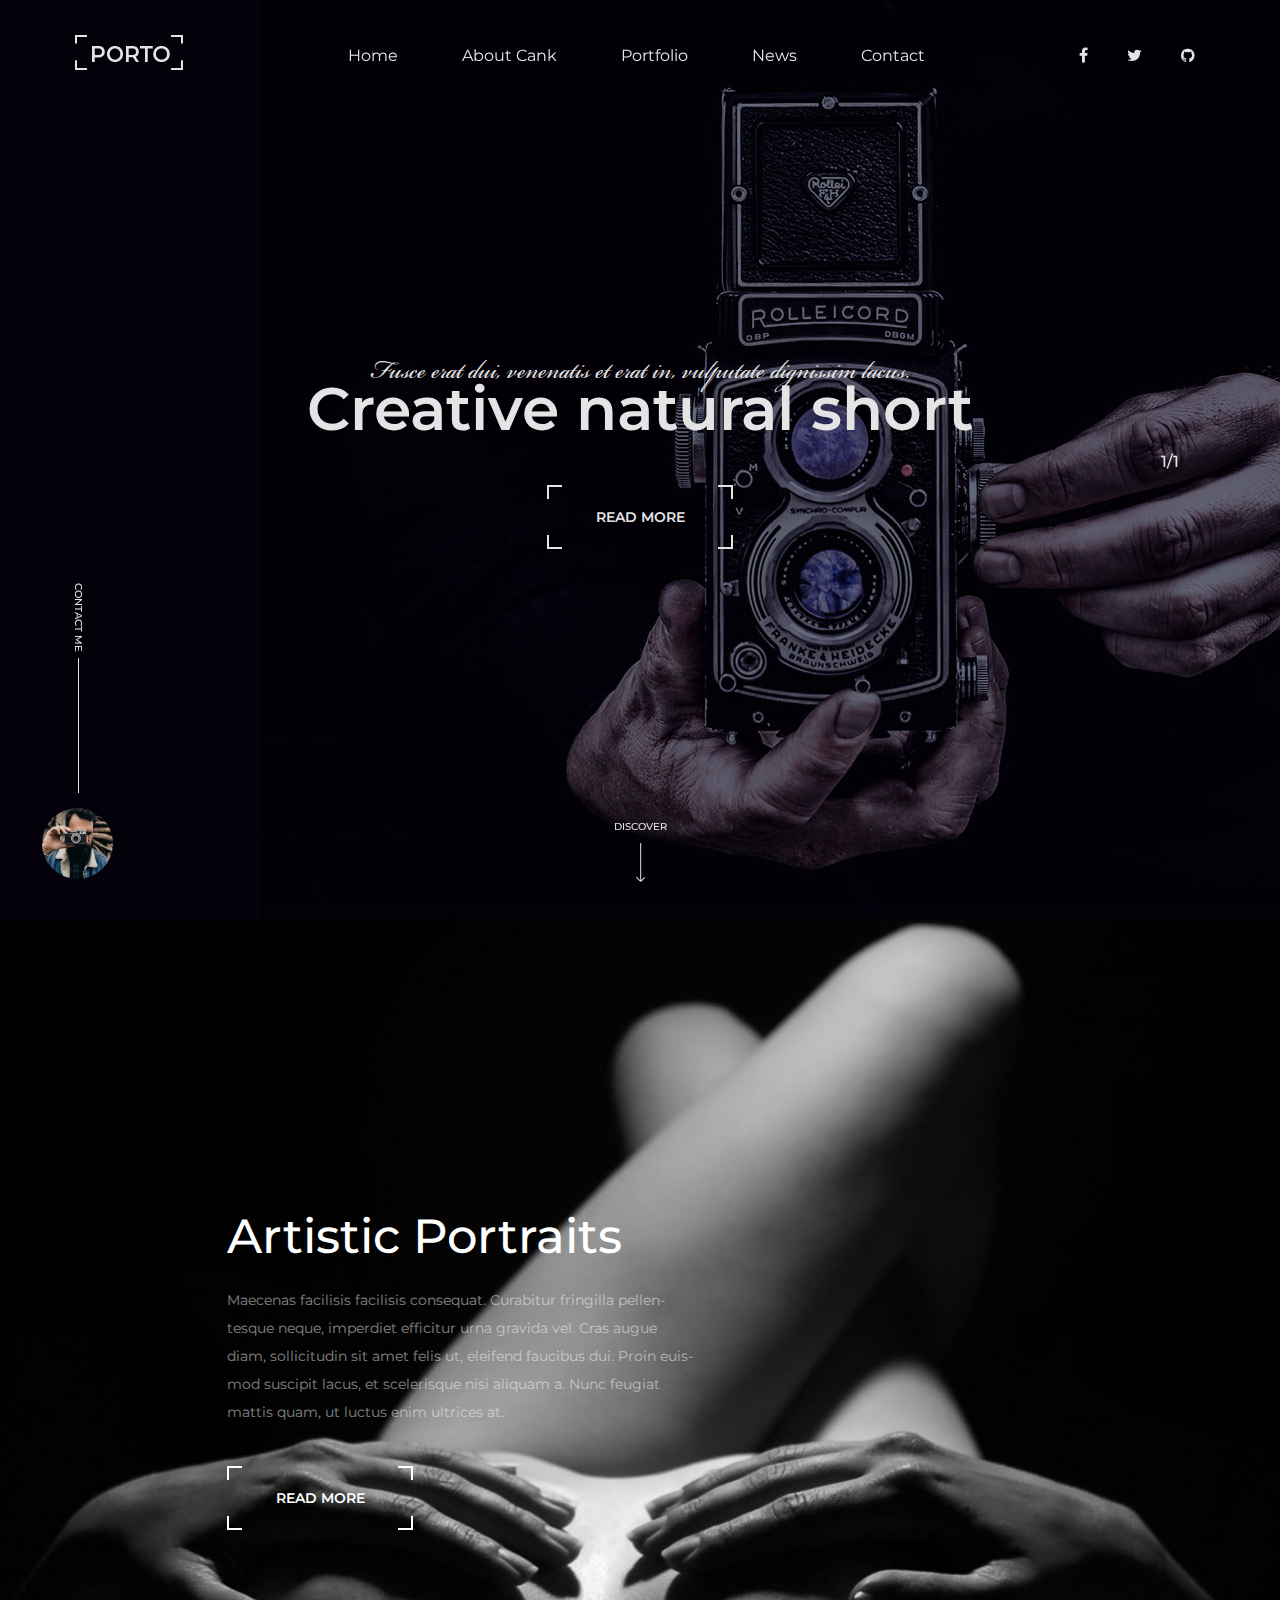
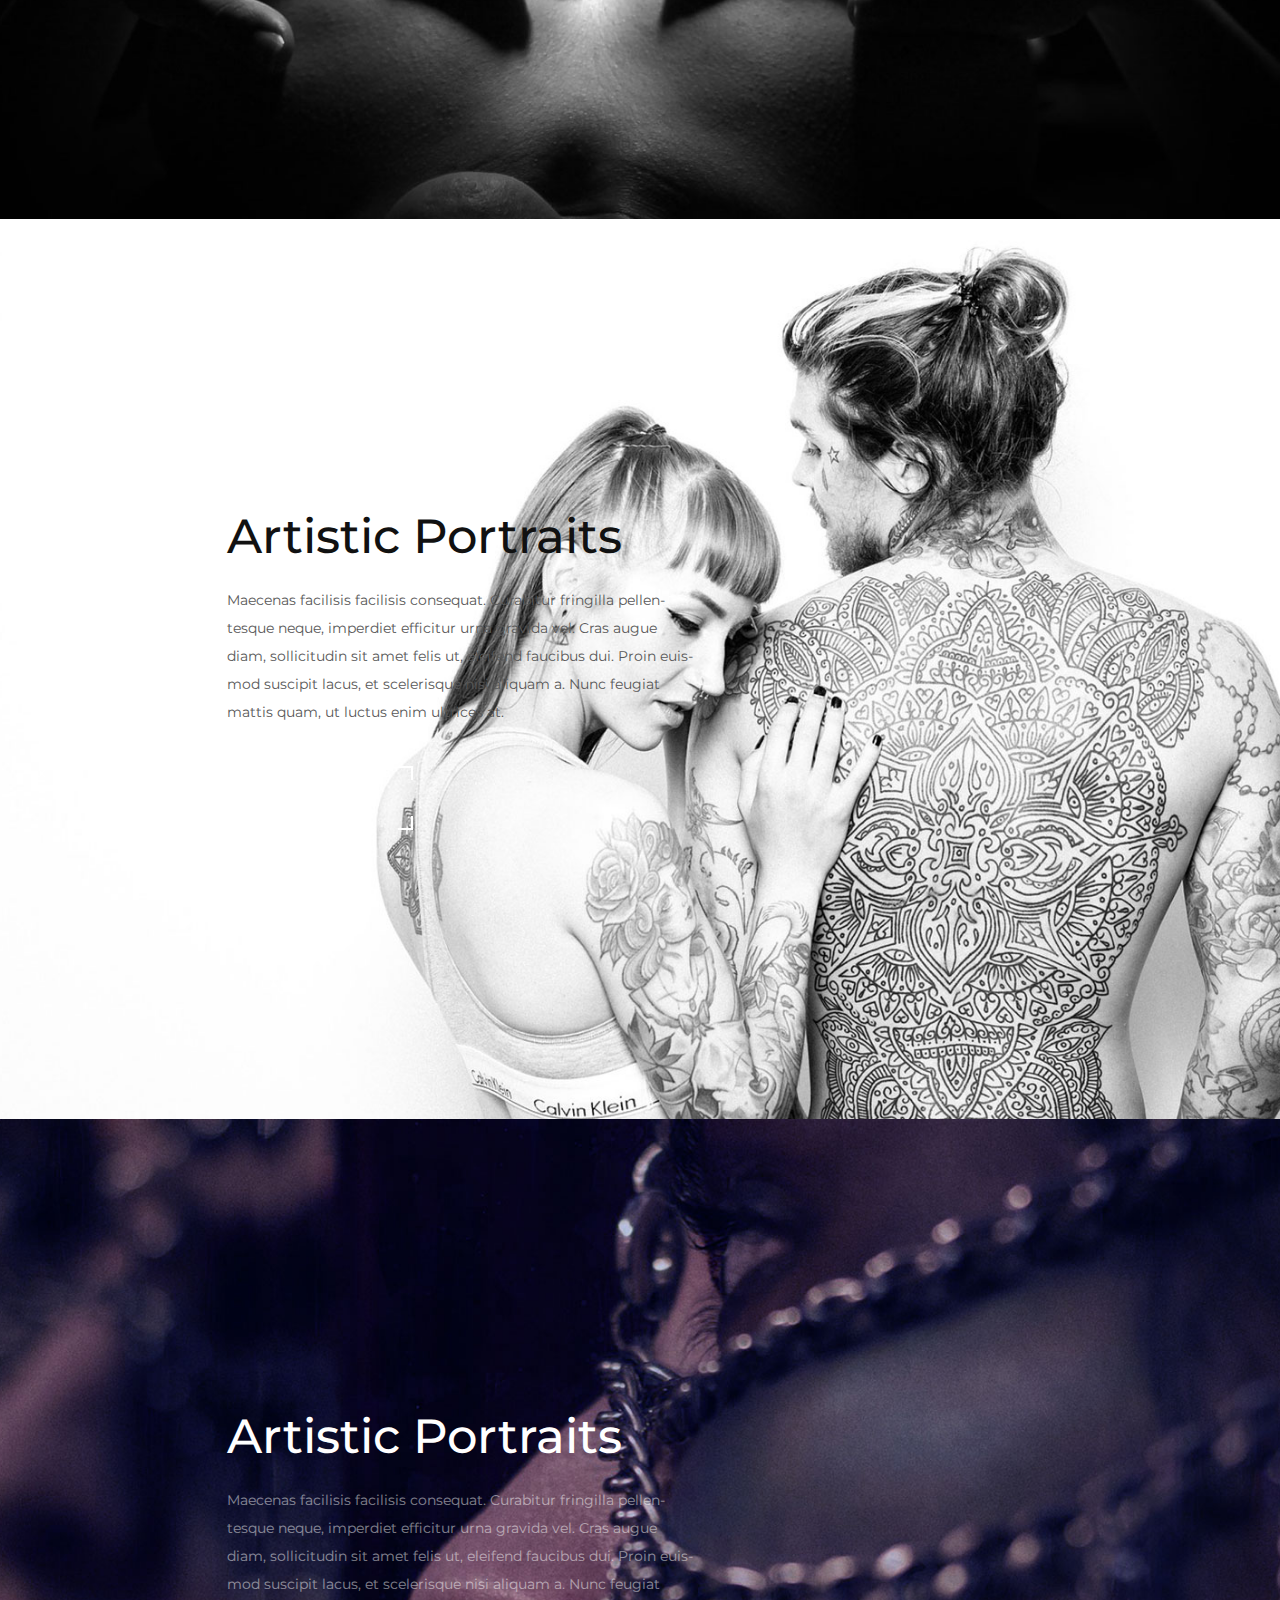
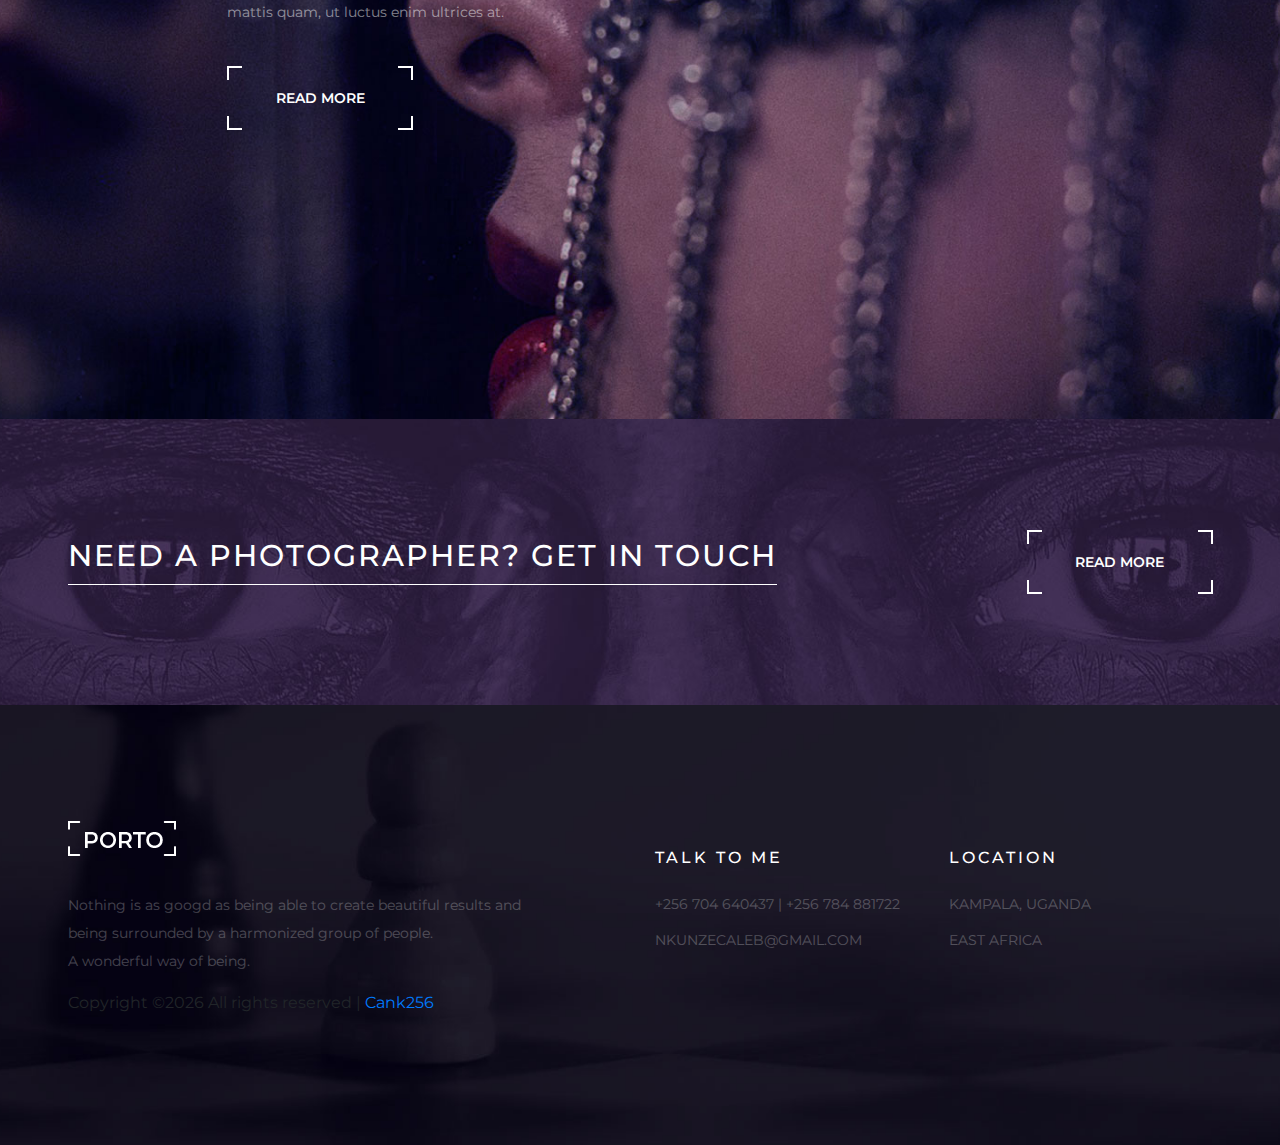
==== index.html @ 71f5e776 "initial commit" ====
<!DOCTYPE html>
<html lang="zxx">
<head>
	<title>Caleb Nkunze</title>
	<meta charset="UTF-8">
	<meta name="description" content="My Gthub portfolio Website">
	<meta name="keywords" content="portfolio, personal, html, beautiful, html, template">
	<meta name="viewport" content="width=device-width, initial-scale=1.0">
	<!-- Favicon -->
	<link href="img/favicon.ico" rel="shortcut icon"/>

	<!-- Google Font -->
	<link href="https://fonts.googleapis.com/css?family=Montserrat:400,400i,500,500i,600,600i,700,700i" rel="stylesheet">

	<!-- Stylesheets -->
	<link rel="stylesheet" href="css/bootstrap.min.css"/>
	<link rel="stylesheet" href="css/font-awesome.min.css"/>
	<link rel="stylesheet" href="css/owl.carousel.min.css"/>
	<link rel="stylesheet" href="css/fullpage.min.css"/>
	<link rel="stylesheet" href="css/magnific-popup.css"/>

	<!-- Main Stylesheets -->
	<link rel="stylesheet" href="css/style.css"/>


	<!--[if lt IE 9]>
		<script src="https://oss.maxcdn.com/html5shiv/3.7.2/html5shiv.min.js"></script>
		<script src="https://oss.maxcdn.com/respond/1.4.2/respond.min.js"></script>
	<![endif]-->

</head>
<body class="home-page">
	<!-- Page Preloder -->
	<div id="preloder">
		<div class="loader"></div>
	</div>

	<!-- Header Section -->
	<header class="header-section">
		<div class="header-warp">
			<!-- logo -->
			<a href="index.html" class="site-logo">
				<img src="img/logo.png" alt="">
			</a>
			<div class="header-social">
				<a href=""><i class="fa fa-gmail"></i></a>
				<a href=""><i class="fa fa-facebook"></i></a>
				<a href=""><i class="fa fa-twitter"></i></a>
				<a href=""><i class="fa fa-github"></i></a>
			</div>
			<div class="nav-switch">
				<i class="fa fa-bars"></i>
			</div>
			<!-- menu -->
			<ul class="main-menu">
				<li><a href="index.html">Home</a></li>
				<li><a href="about.html">About Cank</a></li>
				<li><a href="portfolio.html">Portfolio</a></li>
				<li><a href="blog.html">News</a></li>
				<li><a href="contact.html">Contact</a></li>
			</ul>
		</div>
	</header>
	<!-- Header Section end-->
	                    
	<div id="fullpage">
		<!-- Hero section -->
		<div class="section fp-auto-height" id="hero-section">
			<div class="hero-slider owl-carousel">
				<!-- <div class="hs-item set-bg" data-setbg="./img/slider/1.jpg">
					<div class="container text-white">
						<h1>Fusce erat dui, venenatis et erat in, vulputate dignissim lacus. </h1>
						<h2>Showcase your work</h2>
						<div class="site-btn"><span>Read More</span></div>
					</div>
				</div> -->
				<div class="hs-item set-bg" data-setbg="./img/slider/2.jpg">
					<div class="container text-white">
						<h1>Fusce erat dui, venenatis et erat in, vulputate dignissim lacus. </h1>
						<h2>Creative natural short</h2>
						<div class="site-btn"><span>Read More</span></div>
					</div>
				</div>
			</div>
			<div class="slide-num-holder" id="snh-1"></div>
			<div class="down-sign">
				<h6>Discover</h6>
				<img src="img/icons/arrow-down.png" alt="">
			</div>
			<div class="contact-link">
				<p>Contact me</p>
				<a href="#"><img src="img/contact.jpg" alt=""></a>
			</div>
		</div>
		<!-- Hero section end -->
		
		<!-- About one Section -->
		<div class="section about-section about-one set-bg" data-setbg="./img/section-bg/1.jpg">
			<div class="about-content-warp text-white">
				<h2>Artistic Portraits</h2>
				<p>Maecenas facilisis facilisis consequat. Curabitur fringilla pellen-tesque neque, imperdiet efficitur urna gravida vel. Cras augue diam, sollicitudin sit amet felis ut, eleifend faucibus dui. Proin euis-mod suscipit lacus, et scelerisque nisi aliquam a. Nunc feugiat mattis quam, ut luctus enim ultrices at.</p>
				<div class="site-btn"><span>Read More</span></div>
			</div>
		</div>
		<!-- About one Section end-->

		<!-- About two Section -->
		<div class="section about-section about-two set-bg" data-setbg="./img/section-bg/2.jpg">
			<div class="about-content-warp">
				<h2>Artistic Portraits</h2>
				<p>Maecenas facilisis facilisis consequat. Curabitur fringilla pellen-tesque neque, imperdiet efficitur urna gravida vel. Cras augue diam, sollicitudin sit amet felis ut, eleifend faucibus dui. Proin euis-mod suscipit lacus, et scelerisque nisi aliquam a. Nunc feugiat mattis quam, ut luctus enim ultrices at.</p>
				<div class="site-btn"><span>Read More</span></div>
			</div>
		</div>
		<!-- About two Section end -->

		<!-- About three Section -->
		<div class="section about-section about-three set-bg" data-setbg="./img/section-bg/3.jpg">
			<div class="about-content-warp text-white">
				<h2>Artistic Portraits</h2>
				<p>Maecenas facilisis facilisis consequat. Curabitur fringilla pellen-tesque neque, imperdiet efficitur urna gravida vel. Cras augue diam, sollicitudin sit amet felis ut, eleifend faucibus dui. Proin euis-mod suscipit lacus, et scelerisque nisi aliquam a. Nunc feugiat mattis quam, ut luctus enim ultrices at.</p>
				<div class="site-btn"><span>Read More</span></div>
			</div>
		</div>
		<!-- About three Section end-->
	</div>

	<!-- Banner Section -->
	<section class="banner-section set-bg" data-setbg="./img/banner-bg.jpg">
		<div class="container">
			<div class="row">
				<div class="col-lg-9">
					<h2>Need a photographer? Get in touch</h2>
				</div>
				<div class="col-lg-3 text-lg-right text-left">
					<div class="site-btn"><span>Read More</span></div>
				</div>
			</div>
		</div>
	</section>
	<!-- Banner Section end -->

	<!-- Footer Section -->
	<footer class="footer-section set-bg" data-setbg="img/footer-bg.jpg">
		<div class="container">
			<div class="row">
				<div class="col-lg-6">
					<div class="footer-about">
						<img src="img/logo.png" alt="">
						<p>Nothing is as googd as being able to create beautiful results and being surrounded by a harmonized group of people.<br>A wonderful way of being.</p>
					</div>	
				</div>
				<div class="col-lg-3 col-md-6">
					<div class="footer-info">
						<h6>Talk to Me</h6>
						<ul>
							<li>+256 704 640437 | +256 784 881722</li>
							<li>nkunzecaleb@gmail.com</li>
							<!-- <li>office@sportify25.com</li> -->
						</ul>
					</div>
				</div>
				<div class="col-lg-3 col-md-6">
					<div class="footer-info">
						<h6>Location</h6>
						<ul>
							<li>Kampala, Uganda</li>
							<li>East Africa</li>
						</ul>
					</div>
				</div>
			</div>


<!-- Link back to Colorlib can't be removed. Template is licensed under CC BY 3.0. -->
Copyright &copy;<script>document.write(new Date().getFullYear());</script> All rights reserved | <a href="#" target="_blank">Cank256</a>
<!-- Link back to Colorlib can't be removed. Template is licensed under CC BY 3.0. -->

		</div>
	</footer>
	<!-- Footer Section end-->


	<!--====== Javascripts & Jquery ======-->
	<script src="js/jquery-3.2.1.min.js"></script>
	<script src="js/owl.carousel.min.js"></script>
	<script src="js/mixitup.min.js"></script>
	<script src="js/masonry.pkgd.min.js"></script>
	<script src="js/fullpage.min.js"></script>
	<script src="js/main.js"></script>

	</body>
</html>
---- css/style.css ----
/******************************************************************
	Theme Name: 
	Description: 
	Author: 
	Author URI: 
	Version: 1.0
	Created: 
******************************************************************/

/*------------------------------------------------------------------
	[Table of contents]

	1. Template default CSS
		- font-face
	2.  Helper Css
	3.  Header Section
	4.  Hero Section
	5.  About Search
	6.  Banner Section
	7.  Footer Property
	8. Other Pages
		- Home page 2
		- Portfilio page
		- Portfolio single page
		- Blog Page
		- Contact Page
	9. Responsive
-------------------------------------------------------------------*/



/*----------------------------------------*/
/* Template default CSS
/*----------------------------------------*/

@font-face {
	font-family: "BickhamScriptPro-Regular";
	src: url("../fonts/BickhamScriptPro-Regular.woff") format("woff"), url("../fonts/BickhamScriptPro-Regular.woff2") format("woff2");
	font-weight: normal;
	font-style: normal;
}

html,
body {
	height: 100%;
	font-family: "Montserrat", sans-serif;
	-webkit-font-smoothing: antialiased;
	font-smoothing: antialiased;
}

h1,
h2,
h3,
h4,
h5,
h6 {
	margin: 0;
	color: #111111;
	font-weight: 600;
}

h1 {
	font-size: 70px;
}

h2 {
	font-size: 36px;
}

h3 {
	font-size: 30px;
}

h4 {
	font-size: 24px;
}

h5 {
	font-size: 18px;
}

h6 {
	font-size: 16px;
}

p {
	font-size: 14px;
	color: #585858;
	line-height: 2;
}

img {
	max-width: 100%;
}

input:focus,
select:focus,
button:focus,
textarea:focus {
	outline: none;
}

a:hover,
a:focus {
	text-decoration: none;
	outline: none;
}

ul,
ol {
	padding: 0;
	margin: 0;
}

/*---------------------
	2. Helper CSS
-----------------------*/

.section-title {
	text-align: center;
}

.section-title h2 {
	font-size: 36px;
}

.sp-container {
	max-width: 1464px;
	margin: 0 auto;
	width: 100%;
}

.set-bg {
	background-repeat: no-repeat;
	background-size: cover;
	background-position: top center;
}

.spad {
	padding-top: 105px;
	padding-bottom: 105px;
}

.text-white h1,
.text-white h2,
.text-white h3,
.text-white h4,
.text-white h5,
.text-white h6,
.text-white p,
.text-white span,
.text-white li,
.text-white a {
	color: #fff;
}

/*---------------------
  Commom elements
-----------------------*/

/* buttons */

.site-btn {
	display: inline-block;
	border: none;
	font-size: 14px;
	font-weight: 600;
	min-width: 186px;
	text-transform: uppercase;
	background: transparent;
	color: #fff;
	line-height: normal;
	cursor: pointer;
	text-align: center;
	position: relative;
}

.site-btn:after,
.site-btn:before {
	position: absolute;
	content: "";
	width: 15px;
	height: 14px;
}

.site-btn:before {
	border-top: 2px solid #fff;
	border-left: 2px solid #fff;
	left: 0;
	top: 0;
}

.site-btn:after {
	border-top: 2px solid #fff;
	border-right: 2px solid #fff;
	right: 0;
	top: 0;
}

.site-btn span {
	display: block;
	padding: 23px 45px;
}

.site-btn span:after,
.site-btn span:before {
	position: absolute;
	content: "";
	width: 15px;
	height: 14px;
}

.site-btn span:before {
	border-bottom: 2px solid #fff;
	border-left: 2px solid #fff;
	left: 0;
	bottom: 0;
}

.site-btn span:after {
	border-bottom: 2px solid #fff;
	border-right: 2px solid #fff;
	right: 0;
	bottom: 0;
}

.site-btn.sb-dark {
	color: #000;
}

.site-btn.sb-dark:before {
	border-top: 2px solid #000;
	border-left: 2px solid #000;
}

.site-btn.sb-dark:after {
	border-top: 2px solid #000;
	border-right: 2px solid #000;
}

.site-btn.sb-dark span:before {
	border-bottom: 2px solid #000;
	border-left: 2px solid #000;
}

.site-btn.sb-dark span:after {
	border-bottom: 2px solid #000;
	border-right: 2px solid #000;
}

/* Preloder */

#preloder {
	position: fixed;
	width: 100%;
	height: 100%;
	top: 0;
	left: 0;
	z-index: 999999;
	background: #000;
}

.loader {
	width: 40px;
	height: 40px;
	position: absolute;
	top: 50%;
	left: 50%;
	margin-top: -13px;
	margin-left: -13px;
	border-radius: 60px;
	animation: loader 0.8s linear infinite;
	-webkit-animation: loader 0.8s linear infinite;
}

@keyframes loader {
	0% {
		-webkit-transform: rotate(0deg);
		transform: rotate(0deg);
		border: 4px solid #f44336;
		border-left-color: transparent;
	}
	50% {
		-webkit-transform: rotate(180deg);
		transform: rotate(180deg);
		border: 4px solid #673ab7;
		border-left-color: transparent;
	}
	100% {
		-webkit-transform: rotate(360deg);
		transform: rotate(360deg);
		border: 4px solid #f44336;
		border-left-color: transparent;
	}
}

@-webkit-keyframes loader {
	0% {
		-webkit-transform: rotate(0deg);
		border: 4px solid #f44336;
		border-left-color: transparent;
	}
	50% {
		-webkit-transform: rotate(180deg);
		border: 4px solid #673ab7;
		border-left-color: transparent;
	}
	100% {
		-webkit-transform: rotate(360deg);
		border: 4px solid #f44336;
		border-left-color: transparent;
	}
}

/*  Fullpage plugin */

#fp-nav.fp-right {
	right: 100px;
}

#fp-nav ul li {
	margin: 16px;
}

#fp-nav ul li a span {
	width: 14px !important;
	height: 14px !important;
	background: transparent;
	border: 1px solid #565656;
	margin: 0 !important;
}

#fp-nav ul li a.active span,
#fp-nav ul li:hover a.active span {
	width: 14px;
	height: 14px;
	border: 1px solid #020202;
	background: #020202;
}

.home-page.fp-viewing-0 #fp-nav {
	display: none !important;
}

.home-page.fp-viewing-1 #fp-nav ul li a span,
.home-page.fp-viewing-3 #fp-nav ul li a span {
	border: 1px solid #fff;
}

.home-page.fp-viewing-1 #fp-nav ul li a.active span,
.home-page.fp-viewing-1 #fp-nav ul li:hover a.active span,
.home-page.fp-viewing-3 #fp-nav ul li a.active span,
.home-page.fp-viewing-3 #fp-nav ul li:hover a.active span {
	border: 1px solid #fff;
	background: #fff;
}

.home-page-two.fp-viewing-0 #fp-nav ul li a span,
.home-page-two.fp-viewing-2 #fp-nav ul li a span {
	border: 1px solid #fff;
}

.home-page-two.fp-viewing-0 #fp-nav ul li a.active span,
.home-page-two.fp-viewing-0 #fp-nav ul li:hover a.active span,
.home-page-two.fp-viewing-2 #fp-nav ul li a.active span,
.home-page-two.fp-viewing-2 #fp-nav ul li:hover a.active span {
	border: 1px solid #fff;
	background: #fff;
}

/*------------------
  3. Header section
---------------------*/

.header-section {
	position: absolute;
	width: 100%;
	left: 0;
	top: 0;
	padding: 0 15px;
	z-index: 999;
}

.header-warp {
	padding-top: 35px;
	max-width: 1464px;
	margin: 0 auto;
}

.site-logo {
	display: inline-block;
	float: left;
	padding-left: 60px;
}

.header-social {
	float: right;
	padding-right: 70px;
}

.header-social a {
	display: inline-block;
	color: #fff;
	margin-left: 35px;
	padding: 9px 0;
}

.nav-switch {
	display: none;
}

.main-menu {
	list-style: none;
	float: right;
	padding-right: 100px;
}

.main-menu li {
	display: inline-block;
}

.main-menu li a {
	display: block;
	font-size: 16px;
	color: #fff;
	margin-right: 60px;
	padding: 9px 0;
}

.main-menu li:last-child a {
	margin-right: 0;
}

.header-default-bg {
	padding-bottom: 27px;
	position: relative;
	overflow: hidden;
}

/* ----------------
  4. Hero section
---------------------*/

.hs-item {
	height: 919px;
	display: -webkit-box;
	display: -ms-flexbox;
	display: flex;
	-webkit-box-align: center;
	    -ms-flex-align: center;
	        align-items: center;
	-webkit-box-pack: center;
	    -ms-flex-pack: center;
	        justify-content: center;
	text-align: center;
}

.hs-item h1 {
	font-size: 36px;
	font-family: "BickhamScriptPro-Regular";
	font-weight: 400;
	line-height: 0.1;
}

.hs-item h2 {
	font-size: 60px;
	margin-bottom: 40px;
}

.hero-slider.owl-carousel .owl-nav {
	position: absolute;
	top: 50%;
	margin-top: -12px;
	right: 52px;
}

.slide-num-holder {
	position: absolute;
	top: 50%;
	right: 101px;
	z-index: 99;
	color: #fff;
	font-weight: 500;
	margin-top: -10px;
	font-size: 16px;
}

.down-sign {
	width: 60px;
	position: absolute;
	bottom: 37px;
	left: calc(50% - 30px);
	z-index: 99;
	text-align: center;
}

.down-sign h6 {
	font-size: 10px;
	font-weight: 500;
	text-transform: uppercase;
	color: #fff;
	margin-bottom: 10px;
}

.contact-link {
	position: absolute;
	left: 42px;
	bottom: 40px;
	z-index: 99;
}

.contact-link:after {
	position: absolute;
	content: "";
	height: 135px;
	width: 1px;
	left: 50%;
	top: 50px;
	background: #fff;
}

.contact-link p {
	font-size: 10px;
	text-transform: uppercase;
	color: #fff;
	font-weight: 500;
	-webkit-transform: rotate(90deg);
	        transform: rotate(90deg);
	margin-bottom: 180px;
}

.contact-link img {
	width: 71px;
	height: 71px;
	border-radius: 50%;
}

/* ----------------
  5. About section
---------------------*/

.about-section {
	padding-left: 227px;
}

.about-content-warp {
	max-width: 470px;
}

.about-content-warp h2 {
	font-size: 48px;
	font-weight: 500;
	margin-bottom: 20px;
}

.about-content-warp p {
	margin-bottom: 40px;
}

.about-content-warp.text-white p {
	opacity: 0.5;
}

/* ----------------
  6. Banner section
---------------------*/

.banner-section {
	padding: 111px 0;
}

.banner-section h2 {
	display: inline-block;
	padding-bottom: 10px;
	padding-top: 8px;
	font-size: 30px;
	font-weight: 500;
	color: #fff;
	text-transform: uppercase;
	letter-spacing: 2px;
	border-bottom: 1px solid #fff;
}

.footer-section {
	padding: 116px 0 130px;
}

.footer-about {
	max-width: 470px;
}

.footer-about img {
	margin-bottom: 35px;
}

.footer-about p {
	color: #fff;
	opacity: 0.25;
}

/* ----------------
  7. Footer section
---------------------*/

.footer-info {
	padding-top: 27px;
}

.footer-info h6 {
	color: #fff;
	text-transform: uppercase;
	margin-bottom: 27px;
	font-weight: 500;
	letter-spacing: 3px;
}

.footer-info ul {
	list-style: none;
}

.footer-info ul li {
	color: #fff;
	opacity: 0.25;
	font-size: 14px;
	text-transform: uppercase;
	margin-bottom: 15px;
}

/* ----------------
 Other Pages
--------------------
====================*/

/* ----------------
  Home page 2
 ---------------------*/

.hero-section-2 {
	height: 920px;
	padding: 0px 150px;
}

.hero-content {
	max-width: 585px;
}

.hero-content h2 {
	font-size: 60px;
	font-weight: 600;
	margin-bottom: 40px;
}

.hero-content p {
	font-weight: 500;
	font-size: 14px;
	opacity: 0.5;
	margin-bottom: 55px;
}

.testimonial-content {
	text-align: center;
	padding: 80px 15px;
}

.testimonial-content h2 {
	font-size: 48px;
	font-weight: 500;
	margin-bottom: 55px;
}

.testimonial-content p {
	font-size: 18px;
	color: #000;
	opacity: 0.5;
	font-style: italic;
	margin-bottom: 50px;
}

.testimonial-content .testi-avatar {
	width: 58px;
	height: 58px;
	border-radius: 50%;
	margin-bottom: 30px;
}

.testimonial-content h6 {
	font-size: 14px;
	font-style: italic;
	color: #000;
	margin-bottom: 100px;
}

.testimonial-content h6 span {
	color: #a2a2a2;
}

.sp-about-section {
	padding: 80px 15px;
}

.sp-about-section .sp-about-content {
	margin-bottom: 110px;
}

.sp-about-section .sp-about-content h2 {
	font-size: 48px;
	padding-top: 5px;
	margin-bottom: 40px;
}

.sp-about-section .sp-about-content p {
	color: #fff;
	opacity: 0.5;
}

.sp-about-section .sp-about-text {
	padding-top: 50px;
	padding-right: 50px;
	padding-left: 70px;
}

.fact-item h2 {
	font-size: 72px;
	font-weight: 500;
	color: #fff;
}

.fact-item p {
	font-size: 24px;
	color: #fff;
	line-height: normal;
}


/* ----------------
  Portfilio page
 ---------------------*/
.portfilio-page {
	padding-top: 278px;
	background: #05020d;
	z-index: 1;
	position: relative;
}

.portfolios-area {
	display: block;
}

.portfolio-item {
	width: 25%;
	float: left;
}

.portfolio-item.__big {
	width: 50%;
}

.grid-sizer {
	width: 25%;
}

.portfolio-intro {
	padding-left: 220px;
}

.portfolio-intro h2 {
	font-size: 60px;
	font-weight: 600;
	margin-bottom: 85px;
}

.portfolio-intro .portfolio-filter {
	list-style: none;
}

.portfolio-intro .portfolio-filter li {
	display: inline-block;
	font-size: 14px;
	font-weight: 500;
	margin-right: 55px;
	padding: 0 2px 3px;
	cursor: pointer;
	margin-bottom: 20px;
}

.portfolio-intro .portfolio-filter li.mixitup-control-active {
	border-bottom: 3px solid #fff;
}

.portfolio-next-btn {
	display: -webkit-box;
	display: -ms-flexbox;
	display: flex;
	-webkit-box-pack: center;
	    -ms-flex-pack: center;
	        justify-content: center;
	-webkit-box-align: center;
	    -ms-flex-align: center;
	        align-items: center;
}

.portfolio-next-btn h3 {
	font-weight: 500;
	color: #fff;
}

/* ---------------------
 Portfolio single page
------------------------*/

.portfilio-single {
	height: 918px;
	padding: 270px 30px 0;
}

.portfolio-single-content {
	max-width: 590px;
}

.portfolio-single-content span {
	font-size: 14px;
	font-weight: 500;
}

.portfolio-single-content h2 {
	font-size: 72px;
	font-weight: 600;
	margin-bottom: 30px;
}

.portfolio-single-content p {
	opacity: 0.5;
	margin-bottom: 30px;
}

.portfolio-single-content ul {
	list-style: none;
	padding-top: 20px;
}

.portfolio-single-content ul li {
	color: #000;
	font-size: 14px;
	color: #fff;
	margin-bottom: 15px;
}

.portfolio-single-content ul li h6 {
	font-size: 14px;
	width: 63px;
	display: inline-block;
}

.portfolio-single-content ul li span {
	opacity: 0.5;
}

.portfolio-slider-warp {
	position: relative;
}

.portfolio-slider-warp .owl-carousel .owl-nav {
	position: absolute;
	top: 50%;
	margin-top: -12px;
	right: 52px;
}

.portfolio-slider-warp .slide-num-holder {
	position: absolute;
	top: 50%;
	right: 101px;
	z-index: 99;
	color: #fff;
	font-weight: 500;
	margin-top: -10px;
	font-size: 16px;
}

.portfolio-slider-warp .center img {
	border: 2px solid #fff;
}

/* ----------------
  Blog Page
---------------------*/

.blog-page {
	padding-top: 120px;
	padding-bottom: 107px;
}

.blog-item {
	margin-bottom: 58px;
}

.blog-thumb {
	position: relative;
	margin-bottom: 35px;
}

.blog-date {
	position: absolute;
	width: 163px;
	height: 47px;
	top: 36px;
	left: -65px;
	text-align: center;
	padding-top: 12px;
	font-size: 12px;
	color: #fff;
	font-weight: 500;
	background: #1a1420;
	border: 2px solid #fff;
}

.blog-content h3 {
	margin-bottom: 15px;
}

.blog-content p {
	color: #000;
	opacity: 0.5;
	font-weight: 500;
	margin-bottom: 25px;
}

.blog-metas {
	margin-bottom: 30px;
}

.blog-metas .blog-meta {
	display: inline-block;
	margin-right: 13px;
	padding-right: 13px;
	font-size: 12px;
	color: #565656;
	font-weight: 50;
	position: relative;
}

.blog-metas .blog-meta:after {
	position: absolute;
	content: "|";
	right: -1px;
	top: 0;
	font-size: 12px;
}

.blog-metas .blog-meta:last-child {
	margin-right: 0;
	padding-right: 0;
}

.blog-metas .blog-meta:last-child:after {
	display: none;
}

.sb-widget {
	margin-bottom: 55px;
}

.sb-widget .sb-title {
	font-weight: 600;
	font-size: 18px;
	margin-bottom: 30px;
}

.sb-widget .sb-search input {
	width: 100%;
	height: 34px;
	border: none;
	font-size: 12px;
	padding: 10px 22px;
	border-bottom: 2px solid #1a1624;
	background: #f7f6fa;
}

.sb-widget ul {
	list-style: none;
}

.sb-widget ul li {
	margin-bottom: 10px;
}

.sb-widget ul li a {
	font-size: 14px;
	color: #000;
	opacity: 0.5;
	font-weight: 500;
}

.sb-latest-post {
	padding-top: 15px;
}

.sb-latest-post .sbl-item {
	margin-top: 25px;
}

.sb-latest-post img {
	margin-bottom: 20px;
}

.sb-latest-post span {
	font-size: 12px;
	font-weight: 600;
}

.sb-latest-post h4 {
	font-size: 18px;
	padding-top: 2px;
	padding-bottom: 3px;
}

.sb-latest-post p {
	font-size: 14px;
	color: #000;
	opacity: 0.5;
}

.site-pagination {
	padding-top: 50px;
}

.site-pagination a {
	display: -webkit-inline-box;
	display: -ms-inline-flexbox;
	display: inline-flex;
	height: 37px;
	min-width: 37px;
	-webkit-box-align: center;
	    -ms-flex-align: center;
	        align-items: center;
	-webkit-box-pack: center;
	    -ms-flex-pack: center;
	        justify-content: center;
	color: #b7b7b7;
	font-size: 14px;
}

.site-pagination .active {
	color: #020202;
	border: 2px solid #1b1c2e;
}

/* ----------------
  Contact Page
---------------------*/

.contact-page {
	padding-left: 15px;
	padding-right: 15px;
	padding-top: 235px;
	padding-bottom: 120px;
}

.contact-text h2 {
	font-size: 48px;
	font-weight: 500;
	margin-bottom: 30px;
}

.contact-text p {
	opacity: 0.5;
	margin-bottom: 50px;
}

.contact-text ul {
	list-style: none;
}

.contact-text ul li {
	font-size: 15px;
	font-weight: 500;
	margin-bottom: 18px;
}

.contact-text ul li h6 {
	font-size: 15px;
	font-weight: 500;
	display: inline-block;
	width: 83px;
}

.contact-form input,
.contact-form textarea {
	width: 100%;
	border: none;
	font-size: 12px;
	color: #fff;
	padding-bottom: 22px;
	margin-bottom: 25px;
	font-weight: 500;
	border-bottom: 1px solid #fff;
	background: transparent;
}

.contact-form textarea {
	height: 220px;
	margin-bottom: 50px;
}

.newsletter-section {
	padding-top: 105px;
	padding-bottom: 95px;
}

.newsletter-section h3 {
	color: #FFF;
	font-weight: 500;
	text-transform: uppercase;
	padding: 30px 0;
}

.newsletter-form input {
	width: calc(100% - 240px);
	border: none;
	font-size: 14px;
	color: #fff;
	padding-bottom: 22px;
	margin-bottom: 25px;
	font-weight: 500;
	border-bottom: 2px solid #fff;
	background: transparent;
	margin-right: 45px;
}

/* ----------------
  9. Responsive
---------------------*/

@media (min-width: 1200px) {
	.container {
		max-width: 1175px;
	}
}

@media (max-width: 1300px) {
	.main-menu {
		padding-right: 80px;
	}
	.portfolio-intro {
		padding-left: 60px;
	}
	.portfolio-intro h2 {
		font-size: 45px;
		margin-bottom: 30px;
	}
	.portfolio-intro .portfolio-filter li {
		margin-right: 30px;
	}
	.blog-date {
		left: -15px;
	}
}

/* Medium screen : 992px. */

@media only screen and (min-width: 992px) and (max-width: 1199px) {
	.main-menu li a {
		margin-right: 25px;
	}
	.header-social a {
		margin-left: 20px;
	}
	.banner-section h2 {
		font-size: 27px;
	}
	.about-section {
		padding-left: 150px;
	}
	.sp-about-section .sp-about-content h2 {
		font-size: 30px;
	}
}

/* Tablet :768px. */

@media only screen and (min-width: 768px) and (max-width: 991px) {
	.header-warp {
		text-align: center;
	}
	.site-logo {
		float: none;
		display: inline-block;
		margin-bottom: 20px;
	}
	.header-social,
	.main-menu {
		float: none;
		margin-right: 0;
		padding-right: 0;
	}
	.main-menu li a {
		margin-right: 30px;
	}
	.header-social a {
		margin-left: 25px;
	}
	.header-social a:first-child {
		margin-left: 0;
	}
	.about-section {
		padding-left: 120px;
	}
	.banner-section h2 {
		font-size: 27px;
		margin-bottom: 50px;
	}
	.sp-about-section .sp-about-text {
		padding-left: 0;
	}
	.grid-item.portfolio-item.__big.__wide {
		height: auto !important;
		padding-bottom: 50px;
	}
	.portfolio-item {
		width: 50%;
	}
	.portfolio-item.__big {
		width: 100%;
	}
	.sidebar {
		padding-top: 50px;
	}
	.contact-page {
		padding: 230px 80px 120px;
	}
	.contact-form {
		padding-top: 80px;
	}
}

/* Large Mobile :480px. */

@media only screen and (max-width: 767px) {
	.header-warp {
		text-align: center;
	}
	.site-logo {
		float: none;
		display: inline-block;
		margin-bottom: 20px;
	}
	.header-social,
	.main-menu {
		float: none;
		margin-right: 0;
		padding-right: 0;
	}
	.header-social a {
		margin-left: 25px;
	}
	.header-social a:first-child {
		margin-left: 0;
	}
	.nav-switch {
		display: inline-block;
		color: #fff;
		width: 40px;
		height: 40px;
		font-size: 22px;
		border: 1px solid #8c8c8c;
		border-radius: 50%;
		padding-top: 3px;
		cursor: pointer;
	}
	.header-default-bg {
		overflow: visible;
	}
	.header-default-bg .main-menu {
		top: 100%;
	}
	.main-menu {
		display: none;
		background: #fff;
		width: calc(100% - 30px);
		position: absolute;
		top: calc(100% + 10px);
		left: 15px;
		padding-right: 0;
		-webkit-box-shadow: 0px 14px 40px rgba(0, 0, 0, 0.35);
		        box-shadow: 0px 14px 40px rgba(0, 0, 0, 0.35);
	}
	.main-menu li {
		display: block;
	}
	.main-menu li a {
		display: block;
		font-size: 16px;
		color: #141325;
		margin-right: 0;
		padding: 14px 23px;
		font-weight: 500;
		text-align: left;
		border-bottom: 1px solid #f1f1f1;
	}
	.contact-link {
		display: none;
	}
	.hs-item {
		padding-top: 300px;
		padding-bottom: 200px;
		height: auto;
	}
	.hs-item h1 {
		font-size: 22px;
	}
	.hs-item h2 {
		font-size: 34px;
		padding-top: 10px;
		margin-bottom: 20px;
	}
	.home-page .slide-num-holder,
	.home-page .hero-slider.owl-carousel .owl-nav {
		top: 40%;
	}
	.home-page .slide-num-holder {
		right: 70px;
	}
	.home-page .hero-slider.owl-carousel .owl-nav {
		right: 15px;
	}
	.about-section {
		padding: 80px 20px;
	}
	.about-two {
		background-position: left 20% center;
	}
	.banner-section h2 {
		font-size: 27px;
		margin-bottom: 50px;
	}
	.hero-section-2 {
		height: auto;
		padding: 230px 30px 200px;
	}
	.hero-section-2 .hero-content h2 {
		font-size: 35px;
	}
	.testimonial-content h2 {
		font-size: 30px;
	}
	.sp-about-section .sp-about-text {
		padding-left: 0;
	}
	.fact-item {
		margin-bottom: 40px;
	}
	.grid-item.portfolio-item.__big.__wide {
		height: auto !important;
		padding-bottom: 50px;
	}
	.portfolio-item {
		width: 50%;
	}
	.portfolio-item.__big {
		width: 100%;
	}
	.portfilio-single {
		height: auto;
		padding-bottom: 80px;
	}
	.portfilio-single .portfolio-single-content h2 {
		font-size: 35px;
	}
}

/* Small Mobile :320px. */

@media only screen and (max-width: 479px) {
	.portfolio-intro {
		padding: 0 15px 80px;
	}
	.portfolio-item {
		width: 100%;
	}
	.newsletter-form input {
		width: 100%;
		margin-bottom: 30px;
		margin-right: 0;
	}
	.portfolio-slider-warp .center img {
		border: none;
	}
	.contact-text h2,
	.portfolio-intro h2 {
    font-size: 35px;
		font-size: 30px;	
	}
}
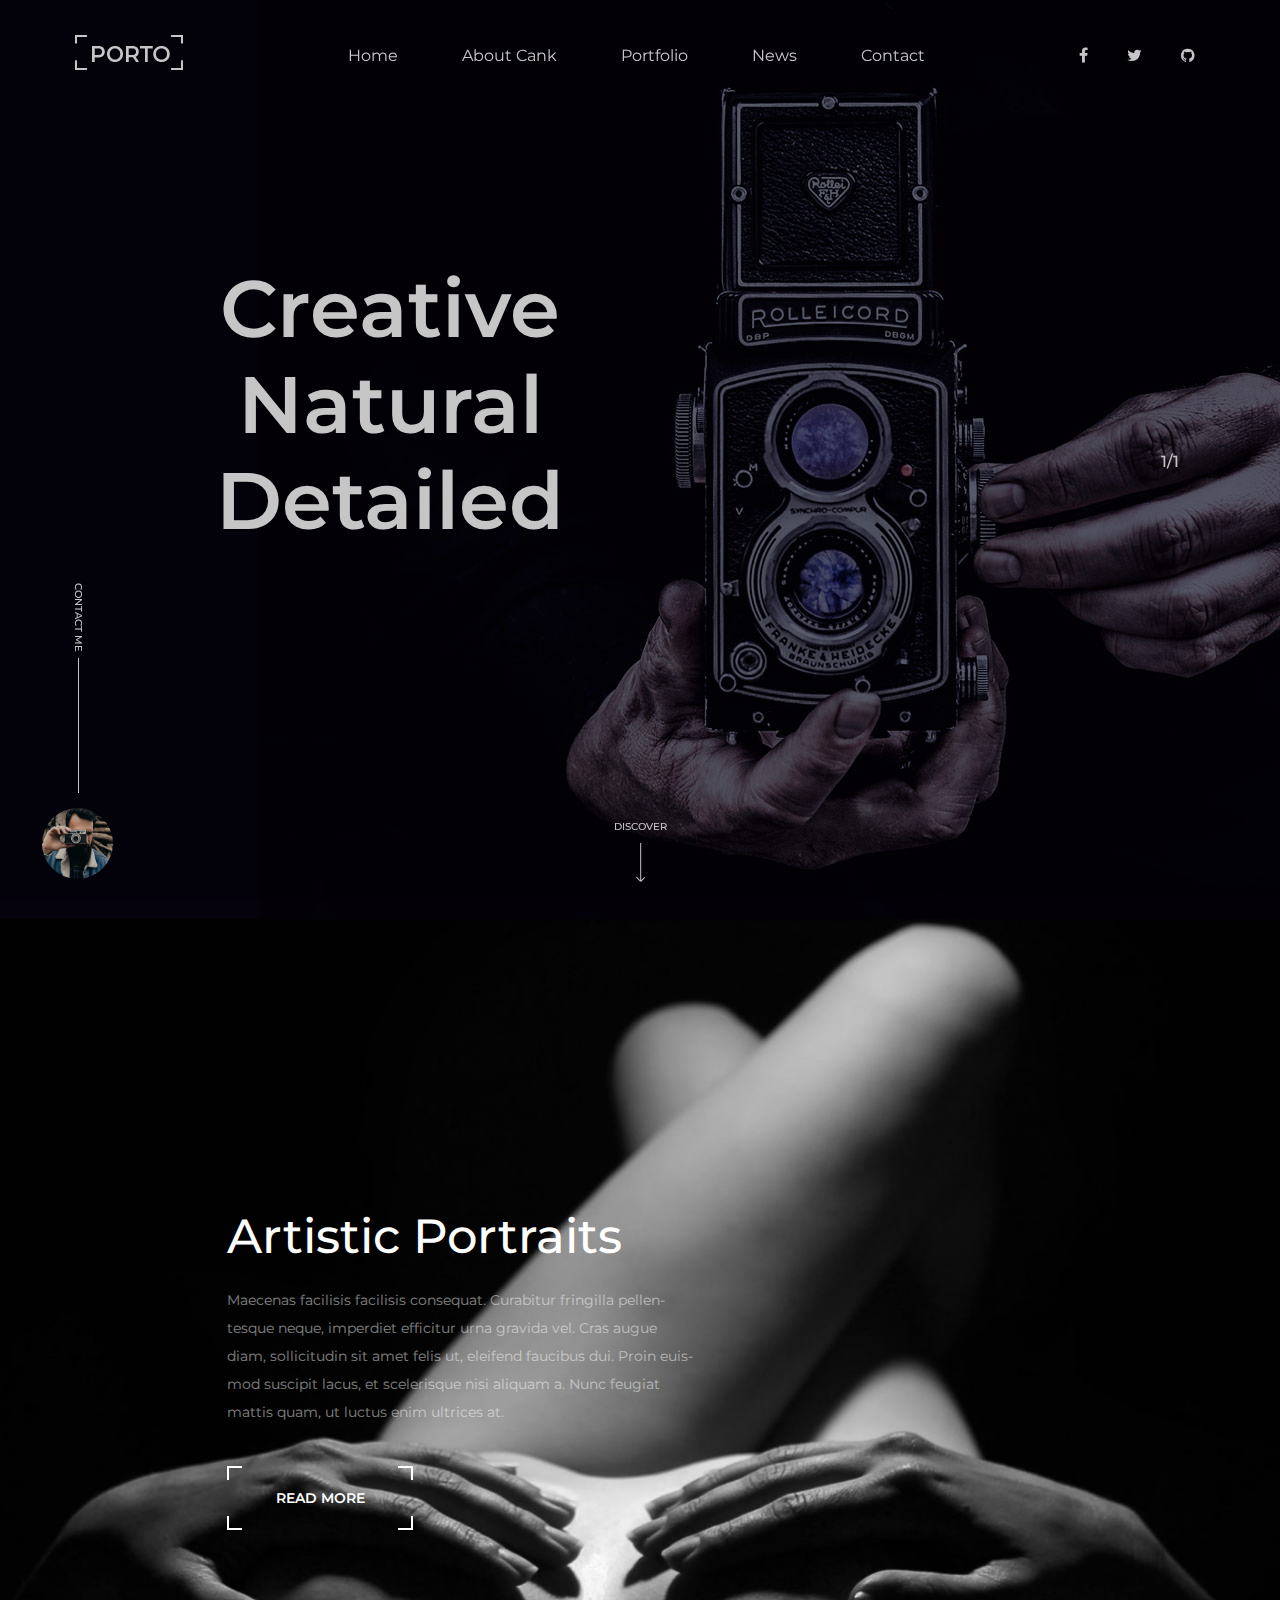
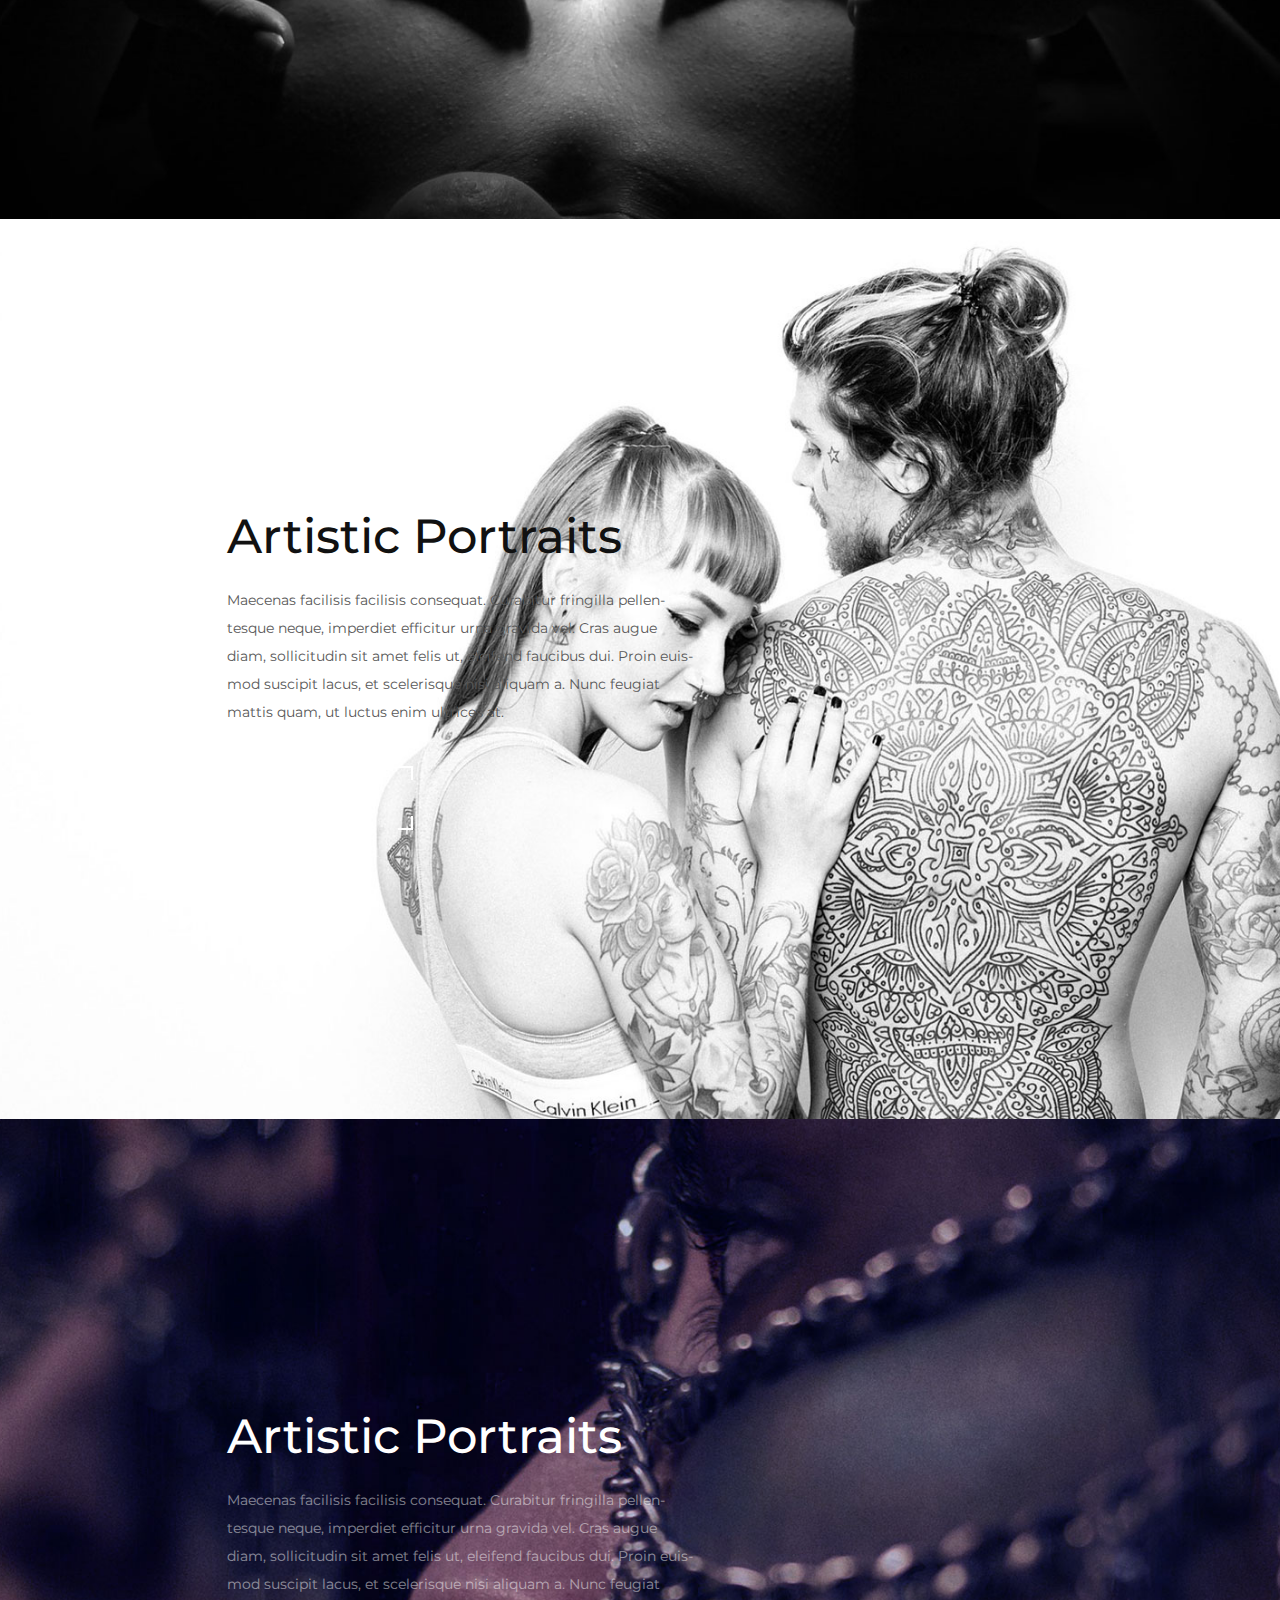
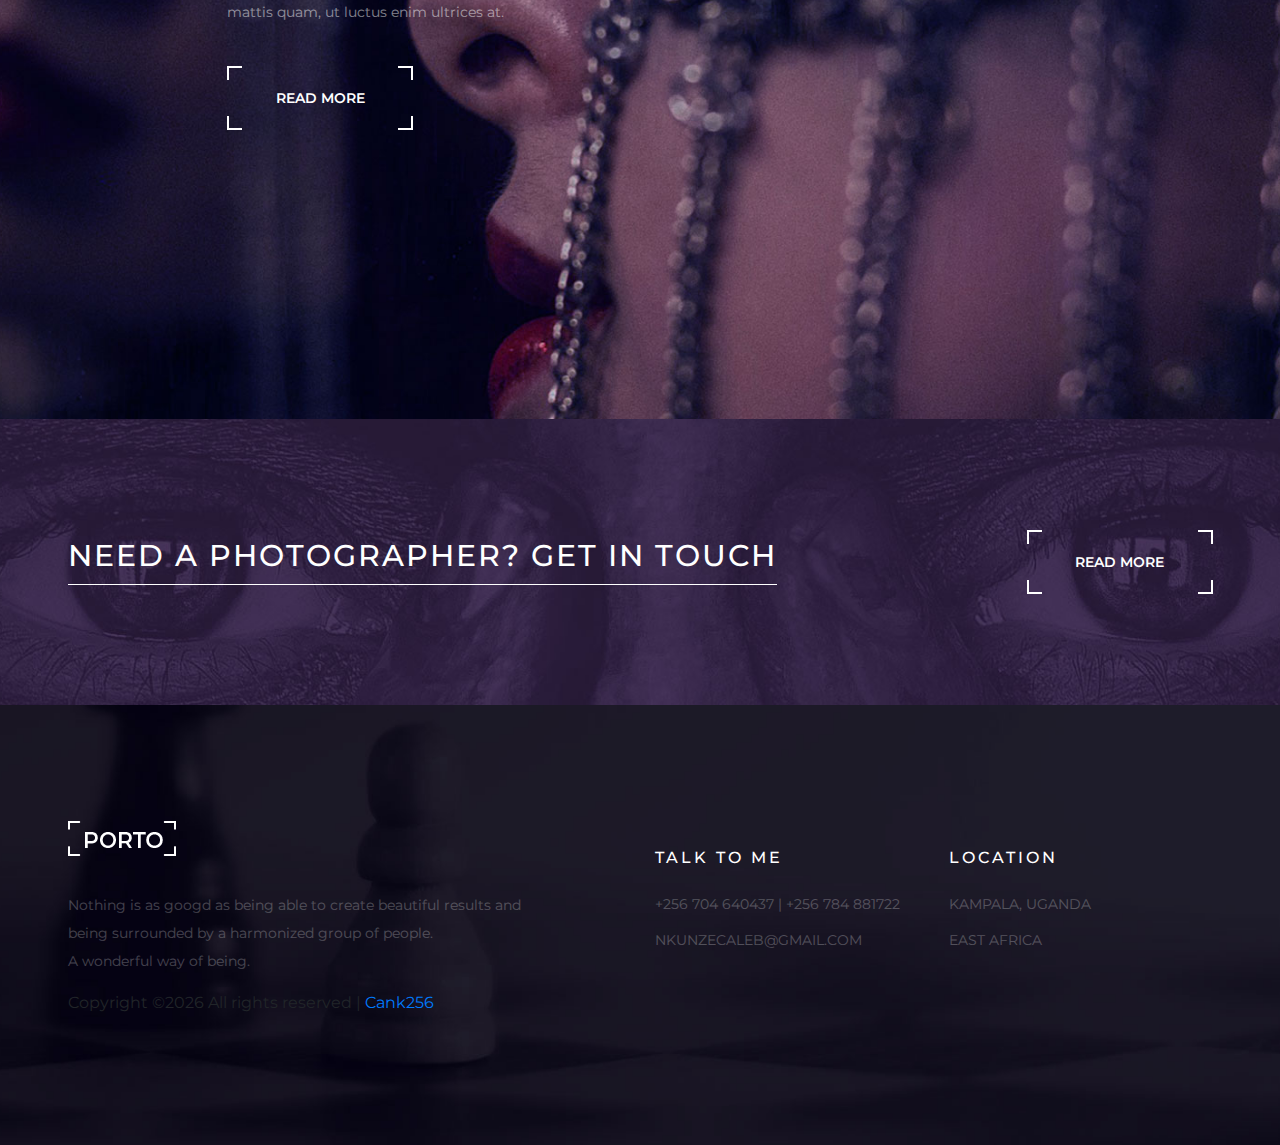
==== commit 7f4173d6: "navigation edit" ====
--- a/index.html
+++ b/index.html
@@ -76,9 +76,9 @@
 				</div> -->
 				<div class="hs-item set-bg" data-setbg="./img/slider/2.jpg">
 					<div class="container text-white">
-						<h1>Fusce erat dui, venenatis et erat in, vulputate dignissim lacus. </h1>
-						<h2>Creative natural short</h2>
-						<div class="site-btn"><span>Read More</span></div>
+						<!-- <h1>Cank</h1> -->
+						<h2>Creative<br>Natural<br>Detailed</h2>
+						<!-- <div class="site-btn"><span>Read More</span></div> -->
 					</div>
 				</div>
 			</div>
--- a/css/style.css
+++ b/css/style.css
@@ -463,8 +463,9 @@
 }
 
 .hs-item h2 {
-	font-size: 60px;
+	font-size: 80px;
 	margin-bottom: 40px;
+	padding:0 500px 70px 0;
 }
 
 .hero-slider.owl-carousel .owl-nav {
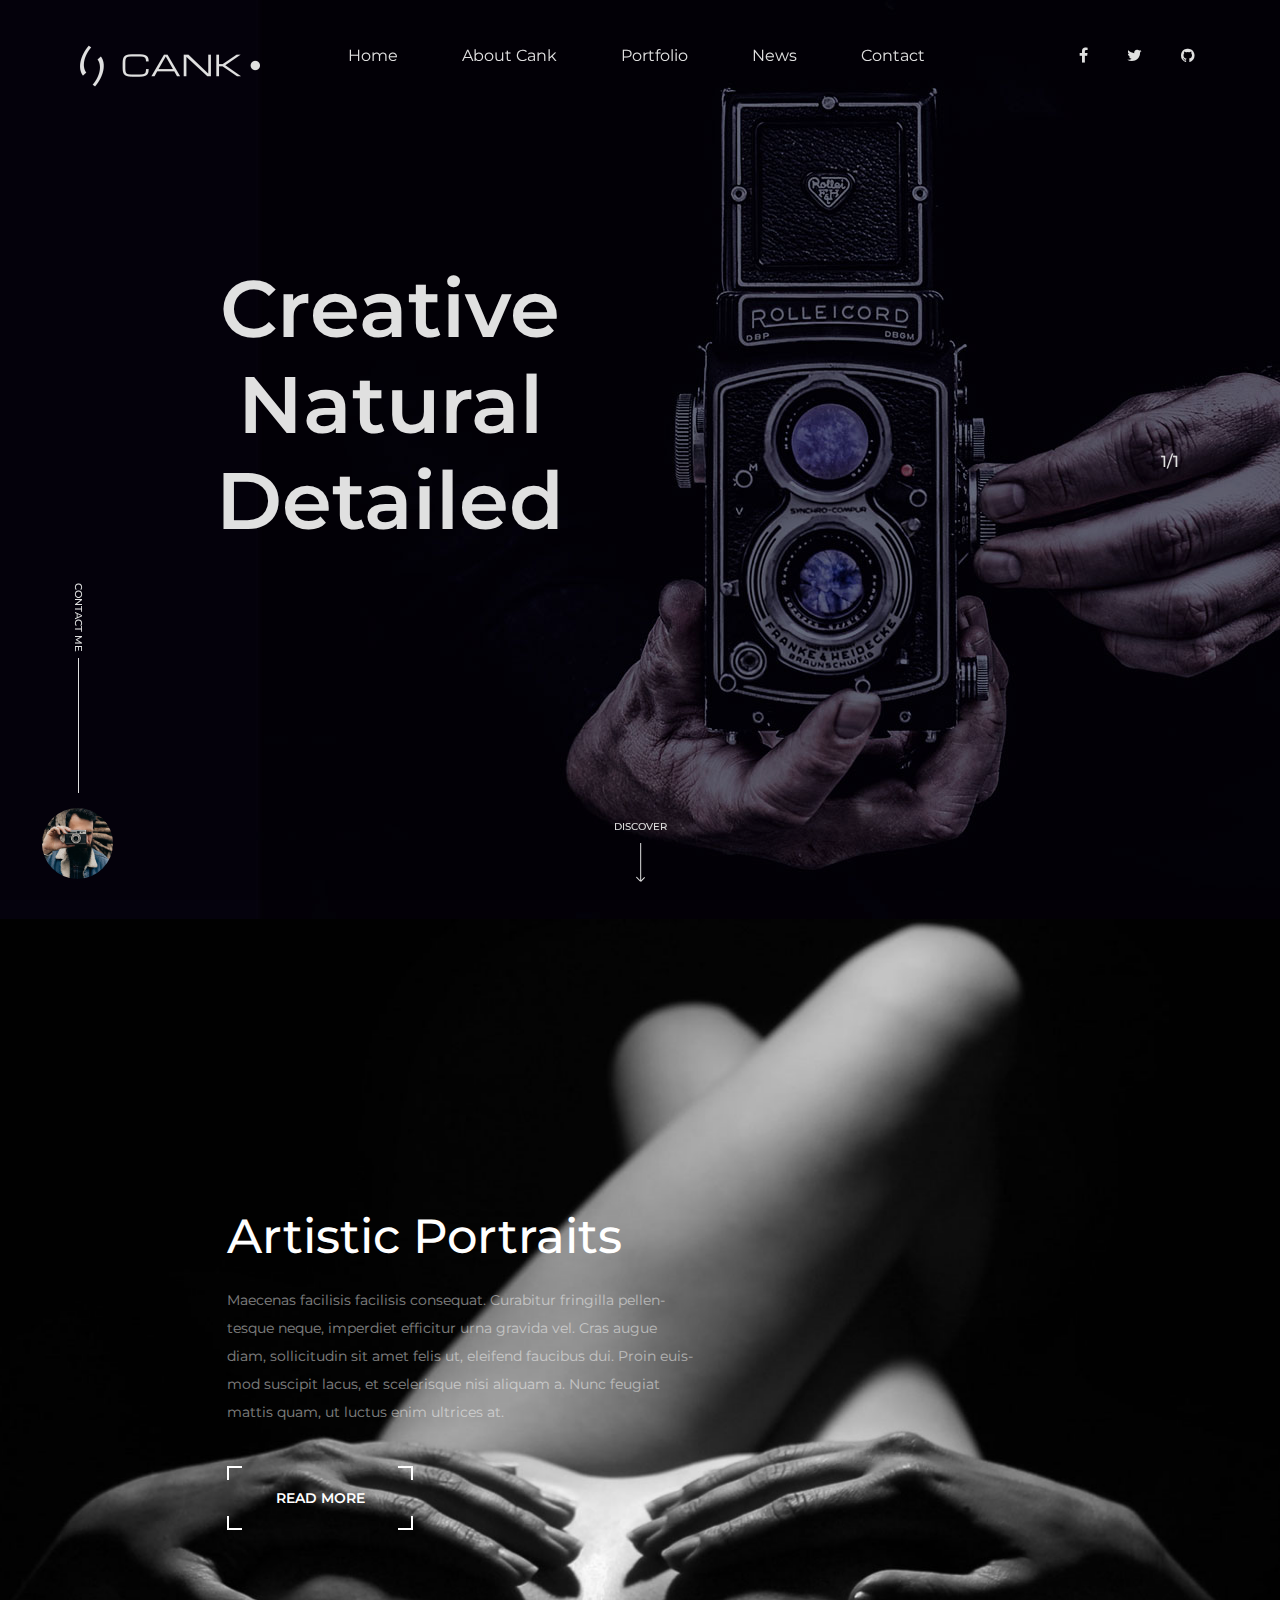
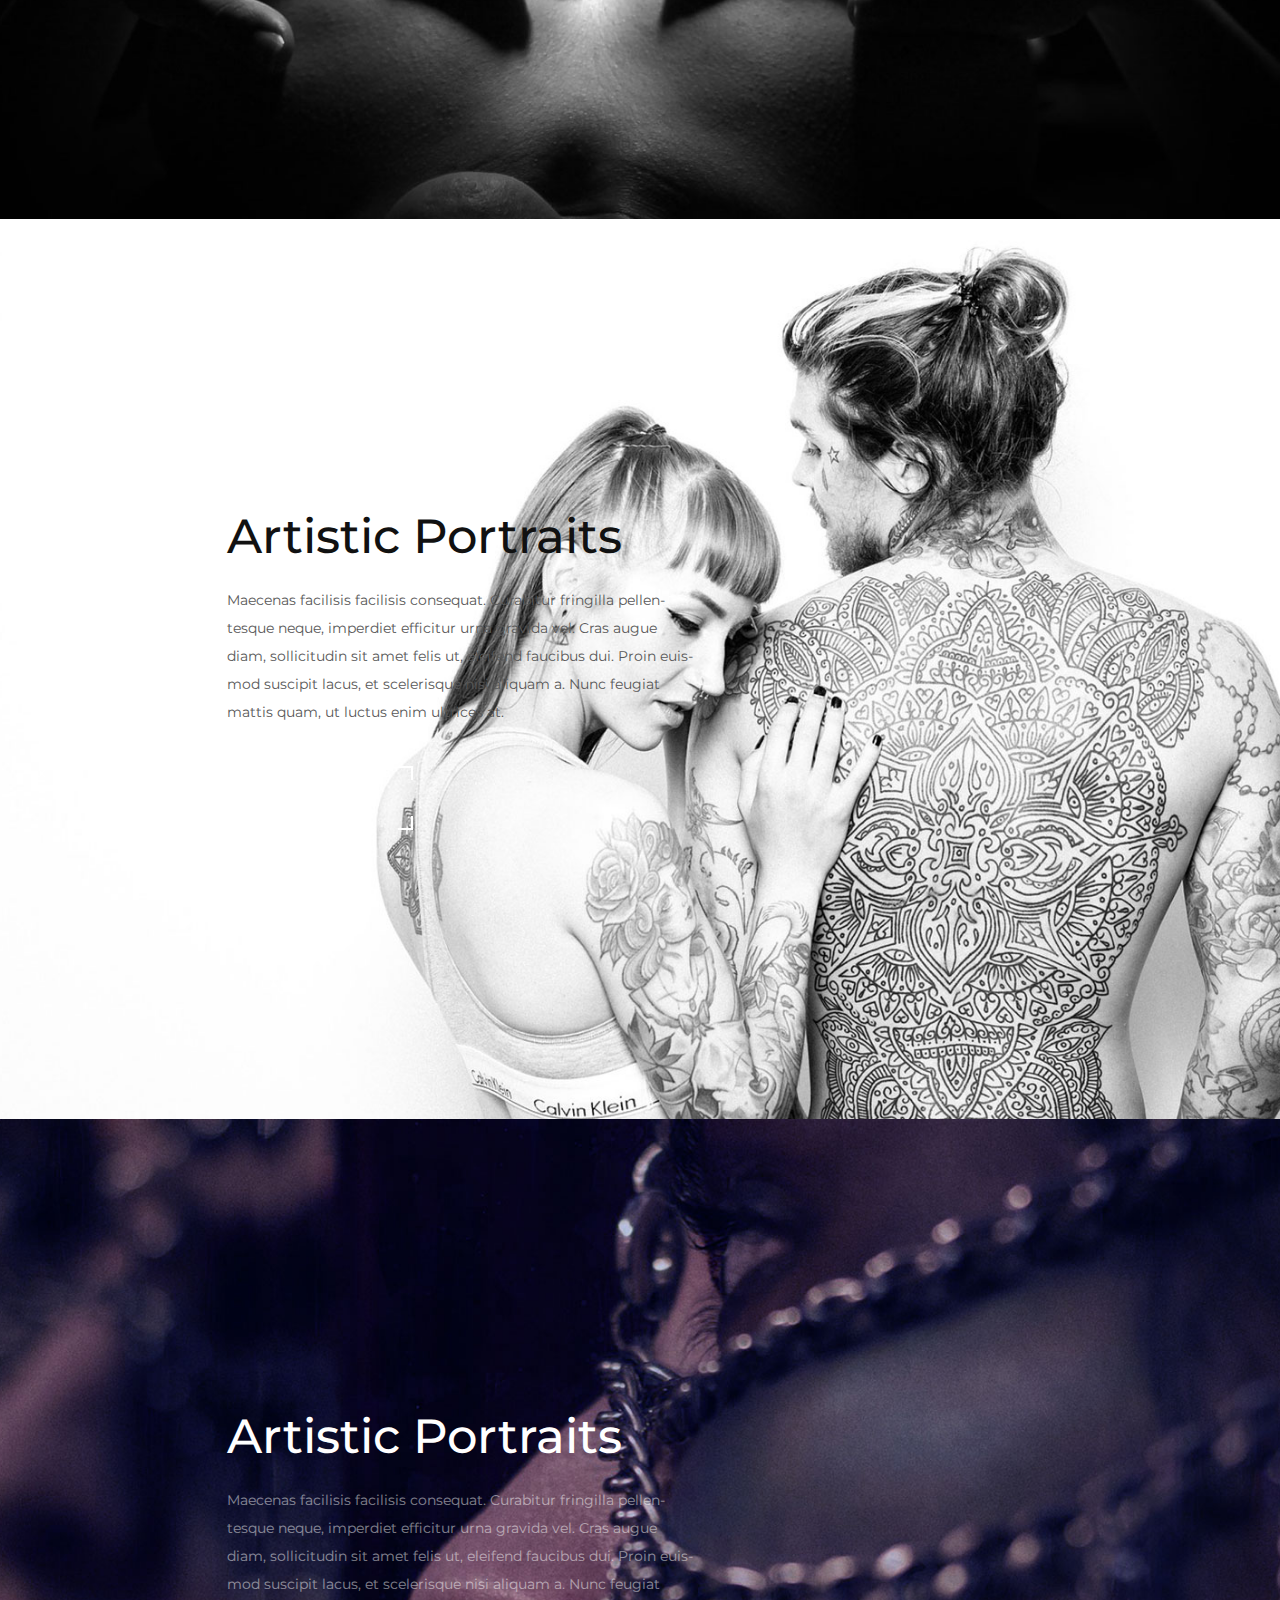
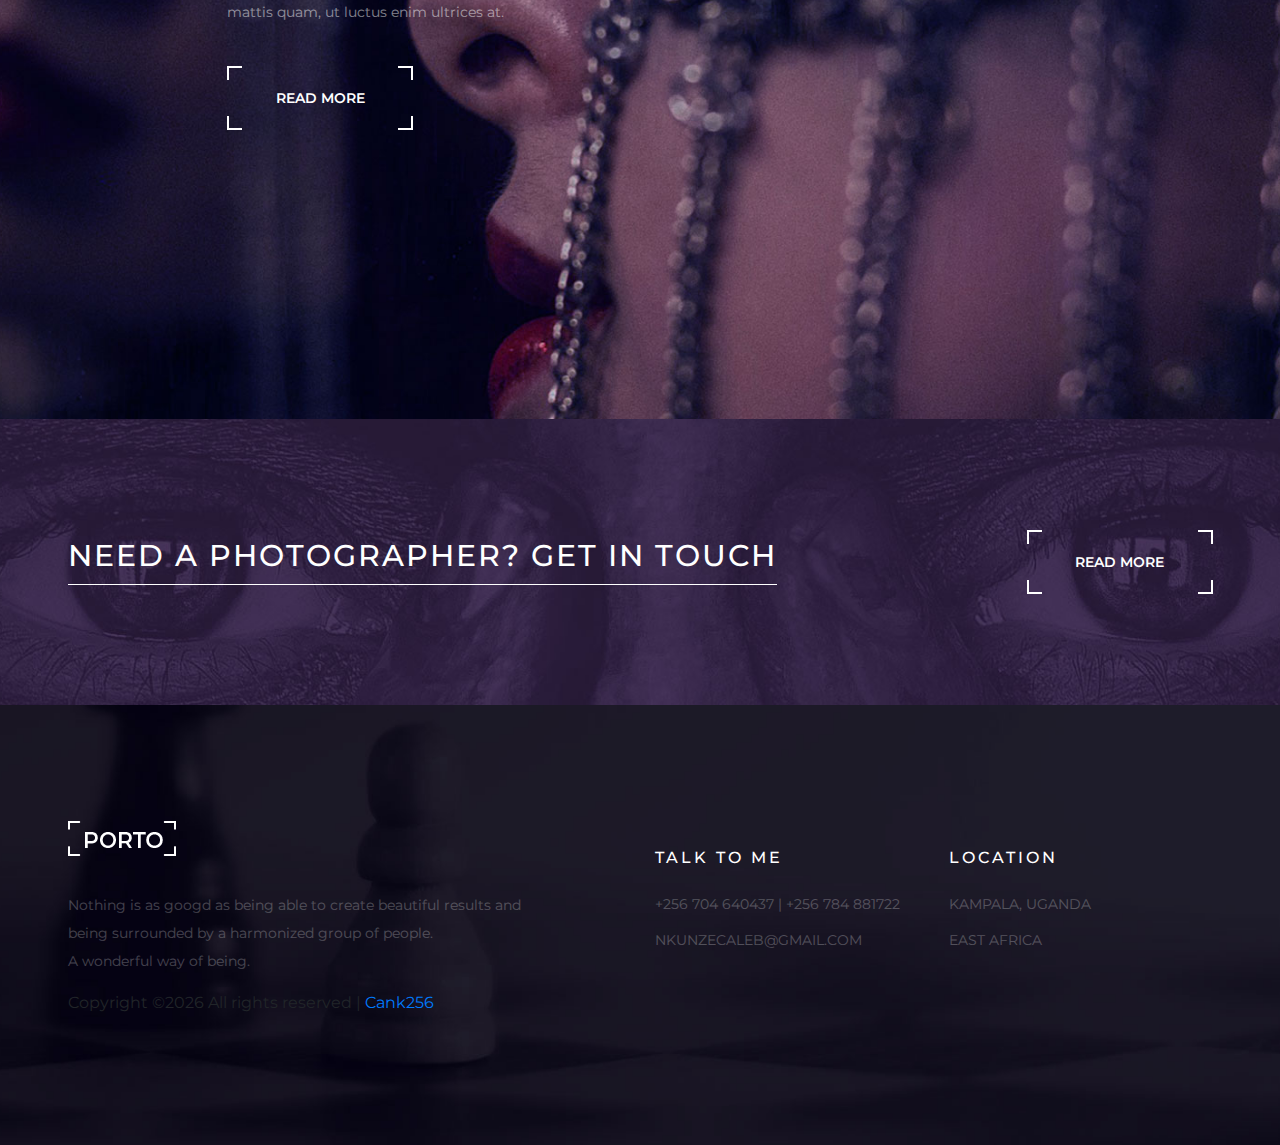
==== commit fe32a8fa: "navigation edit" ====
--- a/index.html
+++ b/index.html
@@ -7,7 +7,7 @@
 	<meta name="keywords" content="portfolio, personal, html, beautiful, html, template">
 	<meta name="viewport" content="width=device-width, initial-scale=1.0">
 	<!-- Favicon -->
-	<link href="img/favicon.ico" rel="shortcut icon"/>
+	<link href="img/cank-logo-color.png" rel="shortcut icon"/>
 
 	<!-- Google Font -->
 	<link href="https://fonts.googleapis.com/css?family=Montserrat:400,400i,500,500i,600,600i,700,700i" rel="stylesheet">
@@ -40,7 +40,7 @@
 		<div class="header-warp">
 			<!-- logo -->
 			<a href="index.html" class="site-logo">
-				<img src="img/logo.png" alt="">
+				<img src="img/cank-logo.png" alt="">
 			</a>
 			<div class="header-social">
 				<a href=""><i class="fa fa-gmail"></i></a>
@@ -84,18 +84,20 @@
 			</div>
 			<div class="slide-num-holder" id="snh-1"></div>
 			<div class="down-sign">
-				<h6>Discover</h6>
-				<img src="img/icons/arrow-down.png" alt="">
+				<a href="#section-2">
+					<h6>Discover</h6>
+					<img src="img/icons/arrow-down.png" alt="">
+			    </a>
 			</div>
 			<div class="contact-link">
 				<p>Contact me</p>
-				<a href="#"><img src="img/contact.jpg" alt=""></a>
+				<a href="#contact-section"><img src="img/contact.jpg" alt=""></a>
 			</div>
 		</div>
 		<!-- Hero section end -->
 		
 		<!-- About one Section -->
-		<div class="section about-section about-one set-bg" data-setbg="./img/section-bg/1.jpg">
+		<div class="section about-section about-one set-bg" data-setbg="./img/section-bg/1.jpg" id="section-2">
 			<div class="about-content-warp text-white">
 				<h2>Artistic Portraits</h2>
 				<p>Maecenas facilisis facilisis consequat. Curabitur fringilla pellen-tesque neque, imperdiet efficitur urna gravida vel. Cras augue diam, sollicitudin sit amet felis ut, eleifend faucibus dui. Proin euis-mod suscipit lacus, et scelerisque nisi aliquam a. Nunc feugiat mattis quam, ut luctus enim ultrices at.</p>
@@ -126,7 +128,7 @@
 	</div>
 
 	<!-- Banner Section -->
-	<section class="banner-section set-bg" data-setbg="./img/banner-bg.jpg">
+	<section class="banner-section set-bg" data-setbg="./img/banner-bg.jpg" id="contact-section">
 		<div class="container">
 			<div class="row">
 				<div class="col-lg-9">
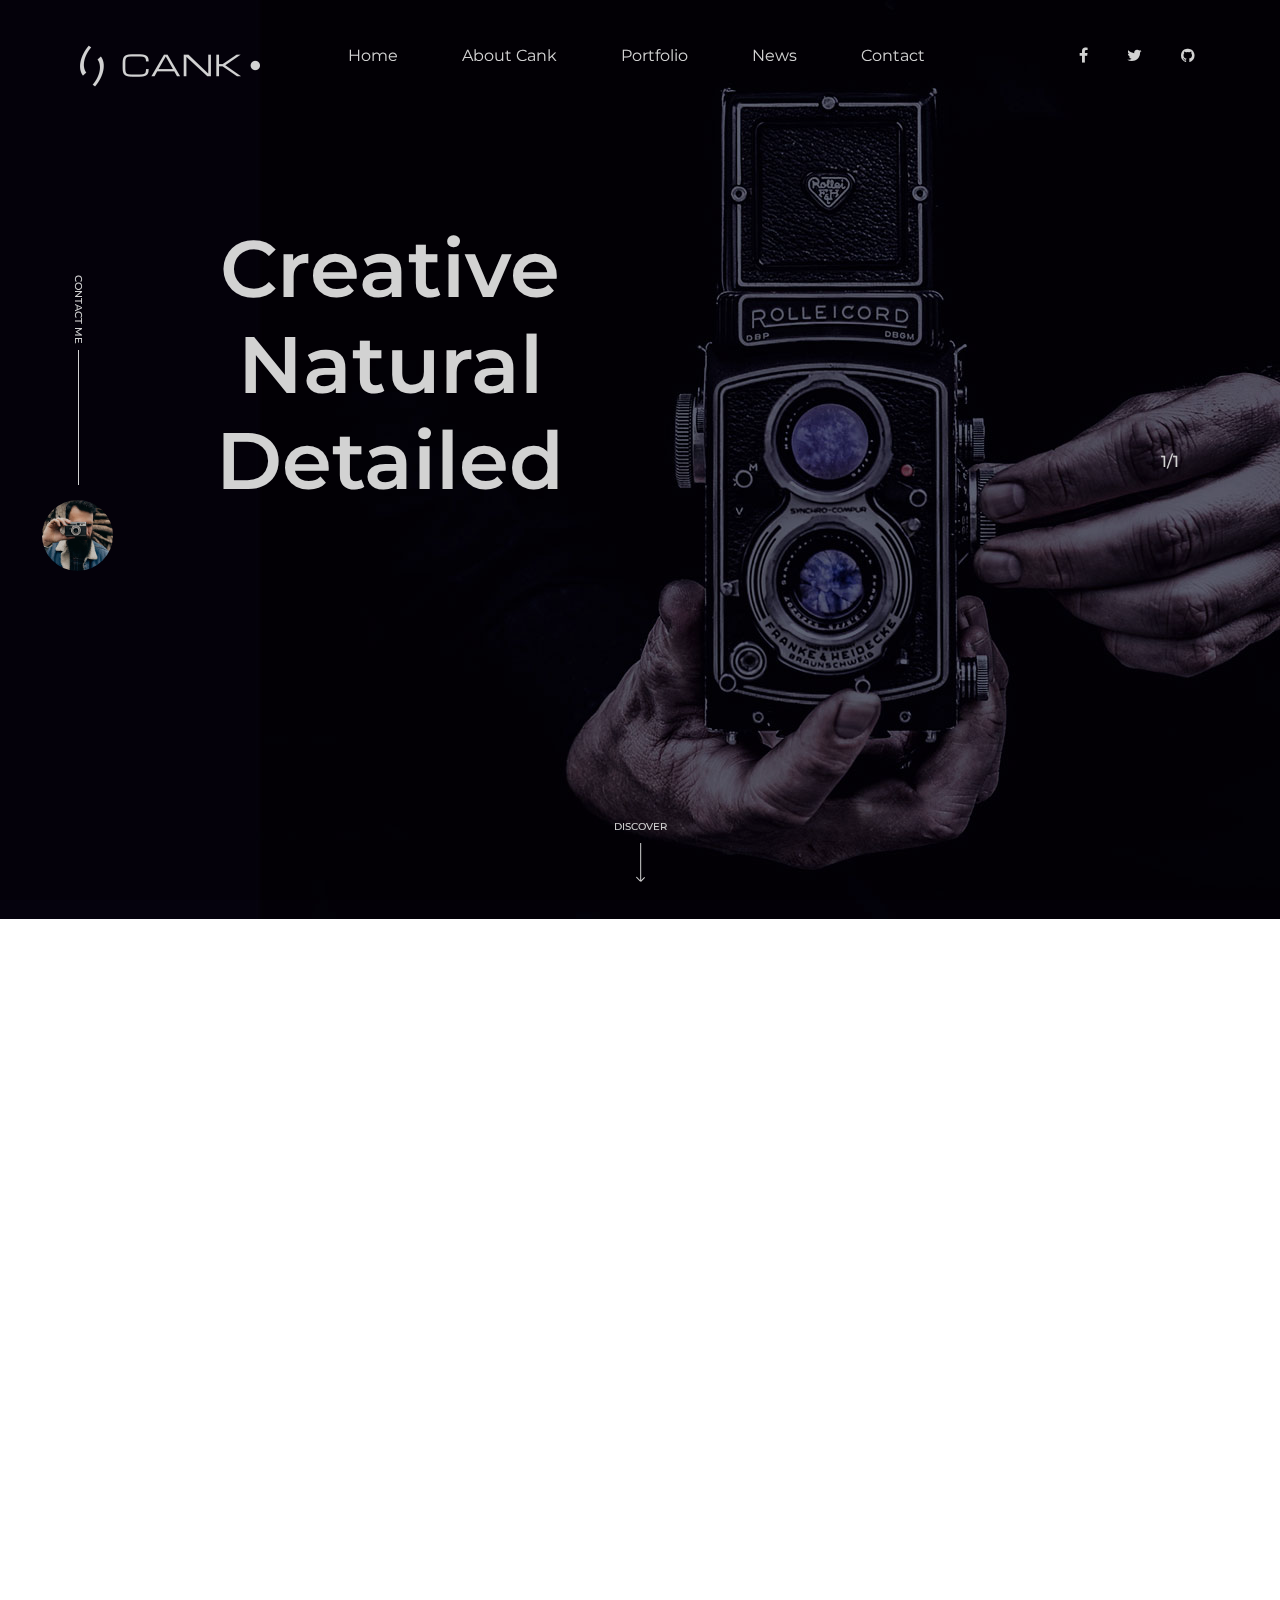
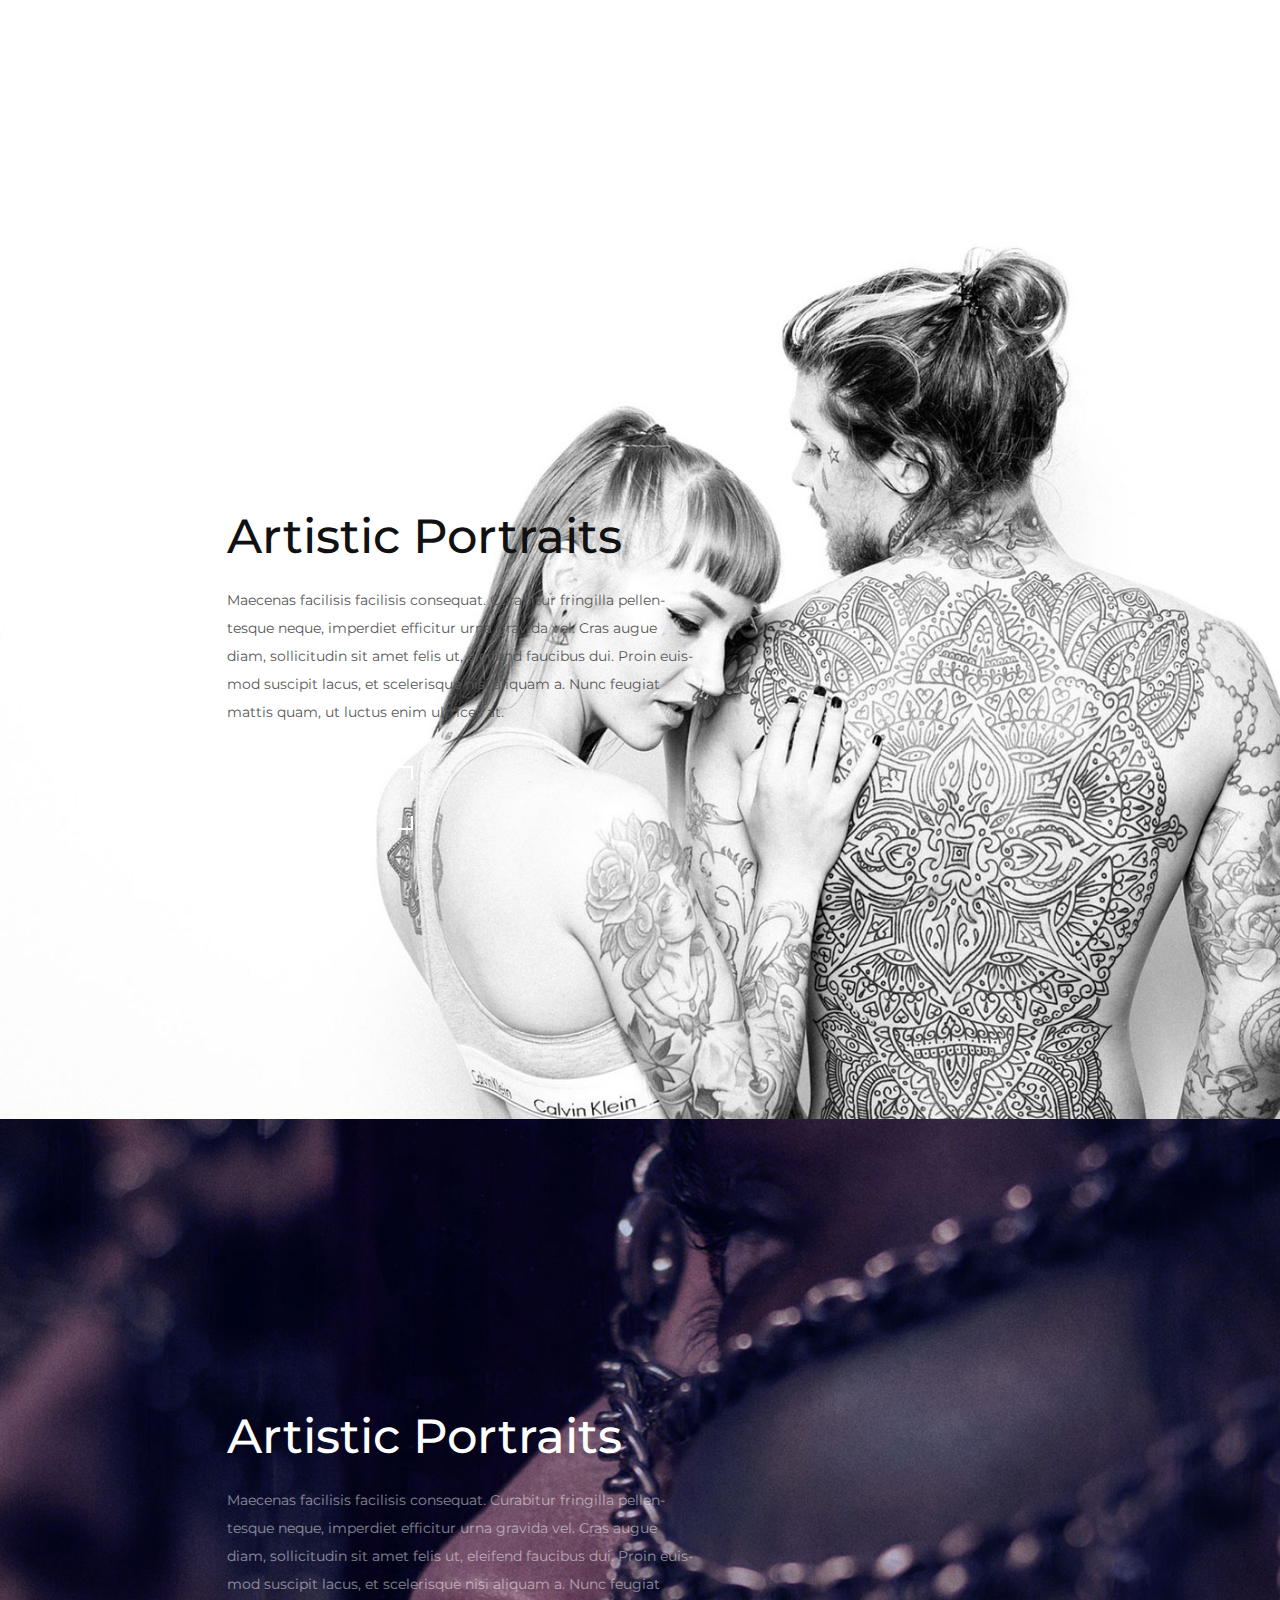
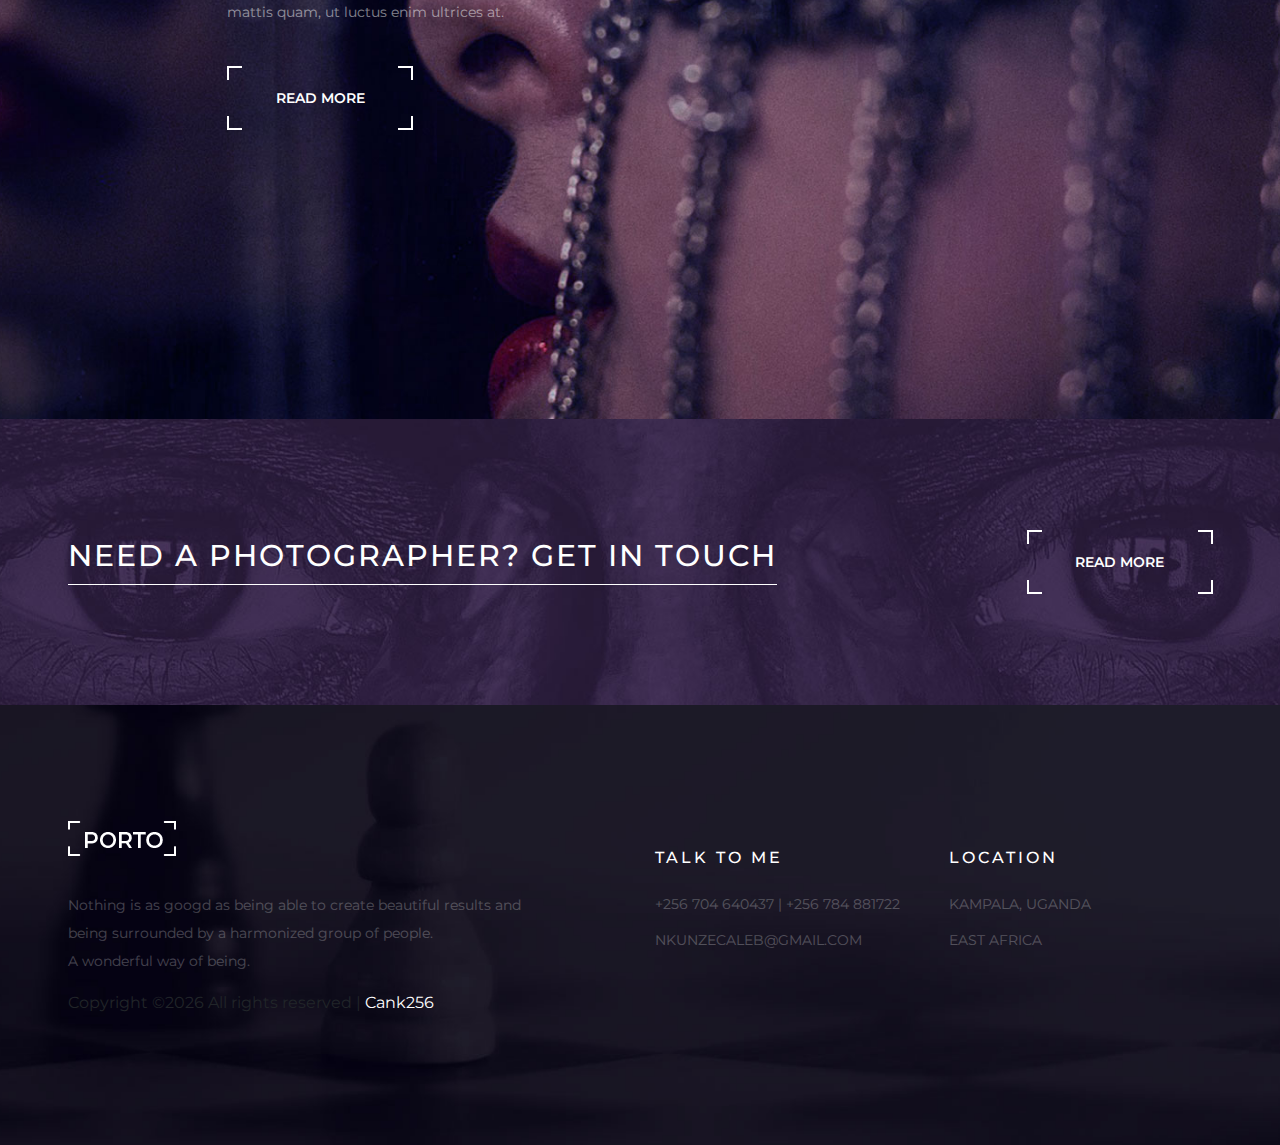
==== commit 4e314a1f: "Edit stlying of home" ====
--- a/index.html
+++ b/index.html
@@ -97,7 +97,7 @@
 		<!-- Hero section end -->
 		
 		<!-- About one Section -->
-		<div class="section about-section about-one set-bg" data-setbg="./img/section-bg/1.jpg" id="section-2">
+		<div class="section about-section about-one set-bg" data-setbg="./img/section-bg/99.jpg" id="section-2">
 			<div class="about-content-warp text-white">
 				<h2>Artistic Portraits</h2>
 				<p>Maecenas facilisis facilisis consequat. Curabitur fringilla pellen-tesque neque, imperdiet efficitur urna gravida vel. Cras augue diam, sollicitudin sit amet felis ut, eleifend faucibus dui. Proin euis-mod suscipit lacus, et scelerisque nisi aliquam a. Nunc feugiat mattis quam, ut luctus enim ultrices at.</p>
@@ -175,7 +175,7 @@
 
 
 <!-- Link back to Colorlib can't be removed. Template is licensed under CC BY 3.0. -->
-Copyright &copy;<script>document.write(new Date().getFullYear());</script> All rights reserved | <a href="#" target="_blank">Cank256</a>
+Copyright &copy;<script>document.write(new Date().getFullYear());</script> All rights reserved | <a href="#" id="footer-link" target="_blank">Cank256</a>
 <!-- Link back to Colorlib can't be removed. Template is licensed under CC BY 3.0. -->
 
 		</div>
--- a/css/style.css
+++ b/css/style.css
@@ -464,7 +464,7 @@
 
 .hs-item h2 {
 	font-size: 80px;
-	margin-bottom: 40px;
+	margin-bottom: 120px;
 	padding:0 500px 70px 0;
 }
 
@@ -506,7 +506,7 @@
 .contact-link {
 	position: absolute;
 	left: 42px;
-	bottom: 40px;
+	top: 300px;
 	z-index: 99;
 }
 
@@ -625,6 +625,10 @@
 	font-size: 14px;
 	text-transform: uppercase;
 	margin-bottom: 15px;
+}
+
+#footer-link {
+	color: #fff;
 }
 
 /* ----------------
